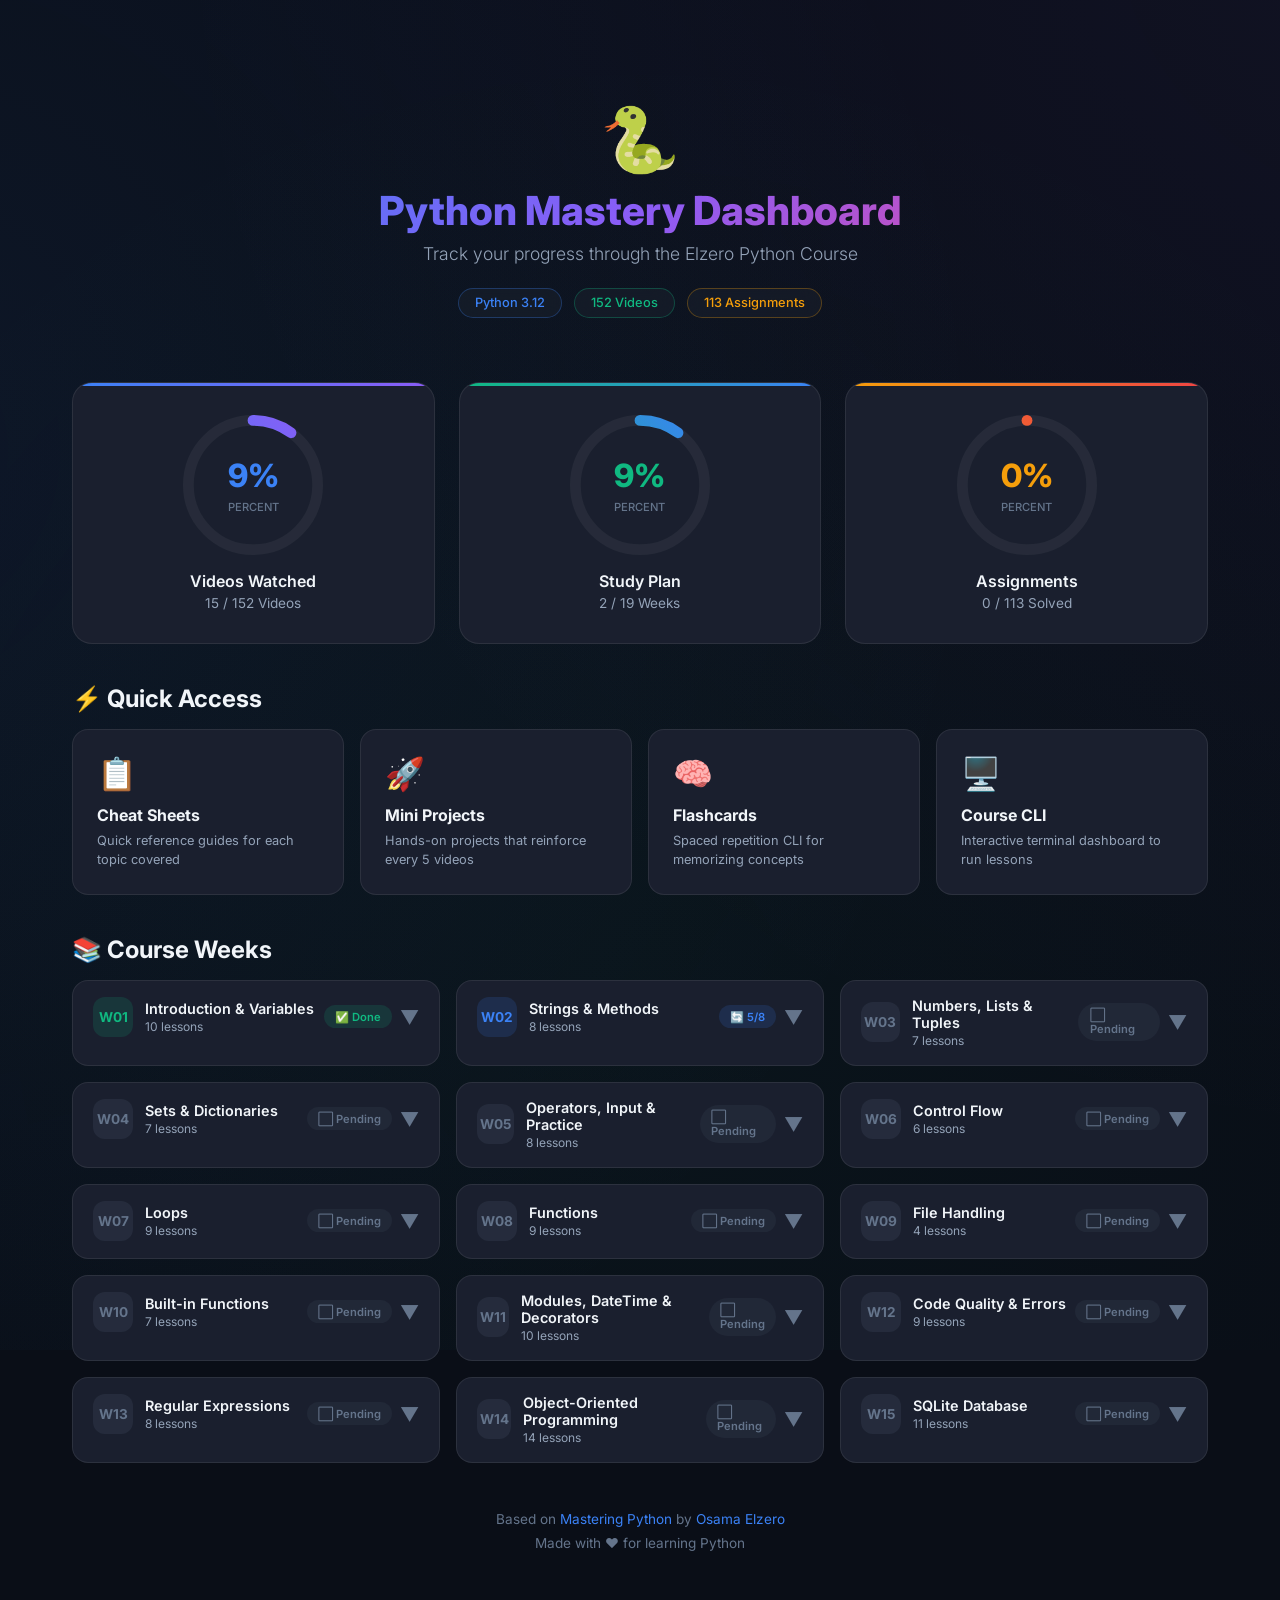
==== dashboard/index.html @ e709cf5d "feat: add cheatsheets, mini projects, web dashboard, flashcards CLI, and MkDocs site" ====
<!DOCTYPE html>
<html lang="en">
<head>
    <meta charset="UTF-8">
    <meta name="viewport" content="width=device-width, initial-scale=1.0">
    <title>Python Course — Progress Dashboard</title>
    <link href="https://fonts.googleapis.com/css2?family=Inter:wght@300;400;500;600;700;800&display=swap" rel="stylesheet">
    <style>
        :root {
            --bg-primary: #0a0e17;
            --bg-secondary: #111827;
            --bg-card: #1a1f2e;
            --bg-card-hover: #222840;
            --accent-blue: #3b82f6;
            --accent-purple: #8b5cf6;
            --accent-green: #10b981;
            --accent-orange: #f59e0b;
            --accent-red: #ef4444;
            --accent-pink: #ec4899;
            --text-primary: #f1f5f9;
            --text-secondary: #94a3b8;
            --text-muted: #64748b;
            --glass-bg: rgba(255, 255, 255, 0.03);
            --glass-border: rgba(255, 255, 255, 0.08);
            --shadow: 0 8px 32px rgba(0, 0, 0, 0.3);
        }

        * { margin: 0; padding: 0; box-sizing: border-box; }

        body {
            font-family: 'Inter', -apple-system, sans-serif;
            background: var(--bg-primary);
            color: var(--text-primary);
            min-height: 100vh;
            overflow-x: hidden;
        }

        /* Animated background */
        body::before {
            content: '';
            position: fixed;
            top: -50%;
            left: -50%;
            width: 200%;
            height: 200%;
            background: radial-gradient(circle at 20% 50%, rgba(59, 130, 246, 0.08) 0%, transparent 50%),
                        radial-gradient(circle at 80% 20%, rgba(139, 92, 246, 0.06) 0%, transparent 50%),
                        radial-gradient(circle at 50% 80%, rgba(16, 185, 129, 0.04) 0%, transparent 50%);
            animation: bgFloat 20s ease-in-out infinite;
            z-index: -1;
        }

        @keyframes bgFloat {
            0%, 100% { transform: translate(0, 0) rotate(0deg); }
            33% { transform: translate(2%, -2%) rotate(1deg); }
            66% { transform: translate(-1%, 1%) rotate(-1deg); }
        }

        .container {
            max-width: 1200px;
            margin: 0 auto;
            padding: 2rem;
        }

        /* Header */
        .header {
            text-align: center;
            padding: 3rem 0 2rem;
            position: relative;
        }

        .header-logo {
            font-size: 4rem;
            margin-bottom: 0.5rem;
            animation: bounce 2s ease-in-out infinite;
        }

        @keyframes bounce {
            0%, 100% { transform: translateY(0); }
            50% { transform: translateY(-10px); }
        }

        .header h1 {
            font-size: 2.5rem;
            font-weight: 800;
            background: linear-gradient(135deg, var(--accent-blue), var(--accent-purple), var(--accent-pink));
            -webkit-background-clip: text;
            background-clip: text;
            -webkit-text-fill-color: transparent;
            margin-bottom: 0.5rem;
        }

        .header p {
            color: var(--text-secondary);
            font-size: 1.1rem;
            font-weight: 300;
        }

        .header-badges {
            display: flex;
            justify-content: center;
            gap: 0.75rem;
            margin-top: 1.5rem;
            flex-wrap: wrap;
        }

        .badge {
            padding: 0.4rem 1rem;
            border-radius: 99px;
            font-size: 0.8rem;
            font-weight: 500;
            border: 1px solid var(--glass-border);
            background: var(--glass-bg);
            backdrop-filter: blur(10px);
            transition: transform 0.2s;
        }

        .badge:hover { transform: scale(1.05); }
        .badge.blue { border-color: rgba(59, 130, 246, 0.3); color: var(--accent-blue); }
        .badge.green { border-color: rgba(16, 185, 129, 0.3); color: var(--accent-green); }
        .badge.orange { border-color: rgba(245, 158, 11, 0.3); color: var(--accent-orange); }

        /* Progress Rings Section */
        .progress-section {
            display: grid;
            grid-template-columns: repeat(auto-fit, minmax(200px, 1fr));
            gap: 1.5rem;
            margin: 2rem 0;
        }

        .progress-card {
            background: var(--bg-card);
            border: 1px solid var(--glass-border);
            border-radius: 20px;
            padding: 2rem 1.5rem;
            text-align: center;
            position: relative;
            overflow: hidden;
            transition: transform 0.3s, box-shadow 0.3s;
        }

        .progress-card:hover {
            transform: translateY(-4px);
            box-shadow: var(--shadow);
        }

        .progress-card::before {
            content: '';
            position: absolute;
            top: 0;
            left: 0;
            right: 0;
            height: 3px;
        }

        .progress-card:nth-child(1)::before { background: linear-gradient(90deg, var(--accent-blue), var(--accent-purple)); }
        .progress-card:nth-child(2)::before { background: linear-gradient(90deg, var(--accent-green), var(--accent-blue)); }
        .progress-card:nth-child(3)::before { background: linear-gradient(90deg, var(--accent-orange), var(--accent-red)); }

        .ring-container {
            position: relative;
            width: 140px;
            height: 140px;
            margin: 0 auto 1rem;
        }

        .ring-container svg {
            transform: rotate(-90deg);
            width: 140px;
            height: 140px;
        }

        .ring-bg {
            fill: none;
            stroke: rgba(255, 255, 255, 0.05);
            stroke-width: 10;
        }

        .ring-progress {
            fill: none;
            stroke-width: 10;
            stroke-linecap: round;
            stroke-dasharray: 377;
            stroke-dashoffset: 377;
            transition: stroke-dashoffset 2s ease-out;
        }

        .ring-progress.blue { stroke: url(#blueGrad); }
        .ring-progress.green { stroke: url(#greenGrad); }
        .ring-progress.orange { stroke: url(#orangeGrad); }

        .ring-label {
            position: absolute;
            top: 50%;
            left: 50%;
            transform: translate(-50%, -50%);
            text-align: center;
        }

        .ring-percent {
            font-size: 2rem;
            font-weight: 800;
            display: block;
        }

        .ring-percent.blue { color: var(--accent-blue); }
        .ring-percent.green { color: var(--accent-green); }
        .ring-percent.orange { color: var(--accent-orange); }

        .ring-sub {
            font-size: 0.7rem;
            color: var(--text-muted);
            font-weight: 500;
        }

        .progress-title {
            font-weight: 600;
            font-size: 1rem;
            margin-bottom: 0.25rem;
        }

        .progress-detail {
            color: var(--text-secondary);
            font-size: 0.85rem;
        }

        /* Weeks Grid */
        .section-title {
            font-size: 1.5rem;
            font-weight: 700;
            margin: 2.5rem 0 1rem;
            display: flex;
            align-items: center;
            gap: 0.5rem;
        }

        .weeks-grid {
            display: grid;
            grid-template-columns: repeat(auto-fill, minmax(340px, 1fr));
            gap: 1rem;
        }

        .week-card {
            background: var(--bg-card);
            border: 1px solid var(--glass-border);
            border-radius: 16px;
            overflow: hidden;
            transition: transform 0.2s, box-shadow 0.2s;
        }

        .week-card:hover {
            transform: translateY(-2px);
            box-shadow: var(--shadow);
        }

        .week-header {
            padding: 1rem 1.25rem;
            display: flex;
            align-items: center;
            justify-content: space-between;
            cursor: pointer;
            user-select: none;
        }

        .week-header:hover { background: var(--bg-card-hover); }

        .week-info {
            display: flex;
            align-items: center;
            gap: 0.75rem;
        }

        .week-num {
            width: 40px;
            height: 40px;
            border-radius: 12px;
            display: flex;
            align-items: center;
            justify-content: center;
            font-weight: 700;
            font-size: 0.85rem;
        }

        .week-num.done { background: rgba(16, 185, 129, 0.15); color: var(--accent-green); }
        .week-num.progress { background: rgba(59, 130, 246, 0.15); color: var(--accent-blue); }
        .week-num.pending { background: rgba(100, 116, 139, 0.15); color: var(--text-muted); }

        .week-title { font-weight: 600; font-size: 0.9rem; }
        .week-subtitle { font-size: 0.75rem; color: var(--text-secondary); margin-top: 2px; }

        .week-status {
            font-size: 0.7rem;
            padding: 0.3rem 0.7rem;
            border-radius: 99px;
            font-weight: 600;
        }

        .week-status.done { background: rgba(16, 185, 129, 0.15); color: var(--accent-green); }
        .week-status.progress { background: rgba(59, 130, 246, 0.15); color: var(--accent-blue); }
        .week-status.pending { background: rgba(100, 116, 139, 0.1); color: var(--text-muted); }

        .week-lessons {
            max-height: 0;
            overflow: hidden;
            transition: max-height 0.4s ease;
            border-top: 1px solid transparent;
        }

        .week-card.open .week-lessons {
            max-height: 800px;
            border-top-color: var(--glass-border);
        }

        .lesson-item {
            display: flex;
            align-items: center;
            gap: 0.75rem;
            padding: 0.6rem 1.25rem;
            font-size: 0.85rem;
            transition: background 0.15s;
        }

        .lesson-item:hover { background: var(--bg-card-hover); }

        .lesson-status {
            width: 20px;
            height: 20px;
            border-radius: 50%;
            display: flex;
            align-items: center;
            justify-content: center;
            font-size: 0.65rem;
            flex-shrink: 0;
        }

        .lesson-status.done { background: rgba(16, 185, 129, 0.2); color: var(--accent-green); }
        .lesson-status.pending { background: rgba(100, 116, 139, 0.1); border: 1.5px solid var(--text-muted); }

        .lesson-name { color: var(--text-secondary); }
        .lesson-name.done { color: var(--text-primary); }
        .lesson-num { color: var(--text-muted); font-weight: 600; min-width: 28px; }

        .chevron {
            transition: transform 0.3s;
            color: var(--text-muted);
            font-size: 1.2rem;
        }

        .week-card.open .chevron { transform: rotate(180deg); }

        /* Features Section */
        .features-grid {
            display: grid;
            grid-template-columns: repeat(auto-fit, minmax(250px, 1fr));
            gap: 1rem;
            margin: 1rem 0 2rem;
        }

        .feature-card {
            background: var(--bg-card);
            border: 1px solid var(--glass-border);
            border-radius: 16px;
            padding: 1.5rem;
            transition: transform 0.2s, box-shadow 0.2s;
            text-decoration: none;
            color: inherit;
            display: block;
        }

        .feature-card:hover {
            transform: translateY(-3px);
            box-shadow: var(--shadow);
        }

        .feature-icon {
            font-size: 2rem;
            margin-bottom: 0.75rem;
        }

        .feature-card h3 {
            font-size: 1rem;
            margin-bottom: 0.4rem;
        }

        .feature-card p {
            font-size: 0.8rem;
            color: var(--text-secondary);
            line-height: 1.5;
        }

        /* Footer */
        .footer {
            text-align: center;
            padding: 3rem 0 2rem;
            color: var(--text-muted);
            font-size: 0.85rem;
        }

        .footer a {
            color: var(--accent-blue);
            text-decoration: none;
        }

        .footer a:hover { text-decoration: underline; }

        /* Responsive */
        @media (max-width: 640px) {
            .container { padding: 1rem; }
            .header h1 { font-size: 1.8rem; }
            .progress-section { grid-template-columns: 1fr; }
            .weeks-grid { grid-template-columns: 1fr; }
        }
    </style>
</head>
<body>
    <!-- SVG Gradients -->
    <svg width="0" height="0">
        <defs>
            <linearGradient id="blueGrad" x1="0%" y1="0%" x2="100%" y2="100%">
                <stop offset="0%" style="stop-color:#3b82f6"/>
                <stop offset="100%" style="stop-color:#8b5cf6"/>
            </linearGradient>
            <linearGradient id="greenGrad" x1="0%" y1="0%" x2="100%" y2="100%">
                <stop offset="0%" style="stop-color:#10b981"/>
                <stop offset="100%" style="stop-color:#3b82f6"/>
            </linearGradient>
            <linearGradient id="orangeGrad" x1="0%" y1="0%" x2="100%" y2="100%">
                <stop offset="0%" style="stop-color:#f59e0b"/>
                <stop offset="100%" style="stop-color:#ef4444"/>
            </linearGradient>
        </defs>
    </svg>

    <div class="container">
        <!-- Header -->
        <header class="header">
            <div class="header-logo">🐍</div>
            <h1>Python Mastery Dashboard</h1>
            <p>Track your progress through the Elzero Python Course</p>
            <div class="header-badges">
                <span class="badge blue">Python 3.12</span>
                <span class="badge green">152 Videos</span>
                <span class="badge orange">113 Assignments</span>
            </div>
        </header>

        <!-- Progress Rings -->
        <section class="progress-section">
            <div class="progress-card">
                <div class="ring-container">
                    <svg viewBox="0 0 130 130">
                        <circle class="ring-bg" cx="65" cy="65" r="60"/>
                        <circle class="ring-progress blue" cx="65" cy="65" r="60" data-percent="10"/>
                    </svg>
                    <div class="ring-label">
                        <span class="ring-percent blue" data-target="10">0</span>
                        <span class="ring-sub">PERCENT</span>
                    </div>
                </div>
                <div class="progress-title">Videos Watched</div>
                <div class="progress-detail">15 / 152 Videos</div>
            </div>

            <div class="progress-card">
                <div class="ring-container">
                    <svg viewBox="0 0 130 130">
                        <circle class="ring-bg" cx="65" cy="65" r="60"/>
                        <circle class="ring-progress green" cx="65" cy="65" r="60" data-percent="10"/>
                    </svg>
                    <div class="ring-label">
                        <span class="ring-percent green" data-target="10">0</span>
                        <span class="ring-sub">PERCENT</span>
                    </div>
                </div>
                <div class="progress-title">Study Plan</div>
                <div class="progress-detail">2 / 19 Weeks</div>
            </div>

            <div class="progress-card">
                <div class="ring-container">
                    <svg viewBox="0 0 130 130">
                        <circle class="ring-bg" cx="65" cy="65" r="60"/>
                        <circle class="ring-progress orange" cx="65" cy="65" r="60" data-percent="0"/>
                    </svg>
                    <div class="ring-label">
                        <span class="ring-percent orange" data-target="0">0</span>
                        <span class="ring-sub">PERCENT</span>
                    </div>
                </div>
                <div class="progress-title">Assignments</div>
                <div class="progress-detail">0 / 113 Solved</div>
            </div>
        </section>

        <!-- Quick Links -->
        <h2 class="section-title">⚡ Quick Access</h2>
        <div class="features-grid">
            <a class="feature-card" href="../cheatsheets/01_fundamentals.md">
                <div class="feature-icon">📋</div>
                <h3>Cheat Sheets</h3>
                <p>Quick reference guides for each topic covered</p>
            </a>
            <a class="feature-card" href="../projects/">
                <div class="feature-icon">🚀</div>
                <h3>Mini Projects</h3>
                <p>Hands-on projects that reinforce every 5 videos</p>
            </a>
            <a class="feature-card" href="../flashcards/flashcards.py">
                <div class="feature-icon">🧠</div>
                <h3>Flashcards</h3>
                <p>Spaced repetition CLI for memorizing concepts</p>
            </a>
            <a class="feature-card" href="../course_runner.py">
                <div class="feature-icon">🖥️</div>
                <h3>Course CLI</h3>
                <p>Interactive terminal dashboard to run lessons</p>
            </a>
        </div>

        <!-- Weeks -->
        <h2 class="section-title">📚 Course Weeks</h2>
        <div class="weeks-grid" id="weeksGrid"></div>

        <!-- Footer -->
        <footer class="footer">
            <p>Based on <a href="https://elzero.org/study/mastering-python-study-plan/" target="_blank">Mastering Python</a> by <a href="https://www.youtube.com/user/OsamaElzero" target="_blank">Osama Elzero</a></p>
            <p style="margin-top: 0.5rem;">Made with ❤️ for learning Python</p>
        </footer>
    </div>

    <script>
    // ===== COURSE DATA =====
    const weeks = [
        { num: "01", title: "Introduction & Variables", status: "done", lessons: [
            { num: "001", name: "Introduction & What Is Python?", done: true },
            { num: "002", name: "What I Need?", done: true },
            { num: "003", name: "Syntax & Your First App", done: true },
            { num: "004", name: "Comments", done: true },
            { num: "005", name: "Dealing With Data In Python", done: true },
            { num: "006", name: "Some Data Types Overview", done: true },
            { num: "007", name: "Variables - Part 01", done: true },
            { num: "008", name: "Variables - Part 02", done: true },
            { num: "009", name: "Escape Sequences Characters", done: true },
            { num: "010", name: "Concatenation & Training", done: true },
        ]},
        { num: "02", title: "Strings & Methods", status: "progress", lessons: [
            { num: "011", name: "String", done: true },
            { num: "012", name: "String - Indexing & Slicing", done: true },
            { num: "013", name: "String - Methods - Part 01", done: true },
            { num: "014", name: "String - Methods - Part 02", done: true },
            { num: "015", name: "String - Methods - Part 03", done: true },
            { num: "016", name: "String - Methods - Part 04", done: false },
            { num: "017", name: "String - Formatting - Old Way", done: false },
            { num: "018", name: "String - Formatting - New Way", done: false },
        ]},
        { num: "03", title: "Numbers, Lists & Tuples", status: "pending", lessons: [
            { num: "019", name: "Numbers", done: false },
            { num: "020", name: "Arithmetic Operators", done: false },
            { num: "021", name: "List", done: false },
            { num: "022", name: "List - Methods - Part 01", done: false },
            { num: "023", name: "List - Methods - Part 02", done: false },
            { num: "024", name: "Tuple - Methods - Part 01", done: false },
            { num: "025", name: "Tuple - Methods - Part 02", done: false },
        ]},
        { num: "04", title: "Sets & Dictionaries", status: "pending", lessons: [
            { num: "026", name: "Set", done: false }, { num: "027", name: "Set - Methods Part 01", done: false },
            { num: "028", name: "Set - Methods Part 02", done: false }, { num: "029", name: "Set - Methods Part 03", done: false },
            { num: "030", name: "Dictionary", done: false }, { num: "031", name: "Dictionary - Methods Part 01", done: false },
            { num: "032", name: "Dictionary - Methods Part 02", done: false },
        ]},
        { num: "05", title: "Operators, Input & Practice", status: "pending", lessons: [
            { num: "033", name: "Boolean", done: false }, { num: "034", name: "Boolean Operators", done: false },
            { num: "035", name: "Assignment Operators", done: false }, { num: "036", name: "Comparison Operators", done: false },
            { num: "037", name: "Type Conversion", done: false }, { num: "038", name: "User Input", done: false },
            { num: "039", name: "Email Slice - Practical", done: false }, { num: "040", name: "Your Age In Full Details", done: false },
        ]},
        { num: "06", title: "Control Flow", status: "pending", lessons: [
            { num: "041", name: "If & Elif & Else", done: false }, { num: "042", name: "Nested If & Training", done: false },
            { num: "043", name: "Ternary Conditional", done: false }, { num: "044", name: "Calculate Age Advanced", done: false },
            { num: "045", name: "Membership Operators", done: false }, { num: "046", name: "Membership Control", done: false },
        ]},
        { num: "07", title: "Loops", status: "pending", lessons: [
            { num: "047", name: "While - Else", done: false }, { num: "048", name: "While - Printing Friends", done: false },
            { num: "049", name: "While - Bookmarks Manager", done: false }, { num: "050", name: "While - Password Checker", done: false },
            { num: "051", name: "For - Else", done: false }, { num: "052", name: "For - Training", done: false },
            { num: "053", name: "For - Nested Loop", done: false }, { num: "054", name: "Break & Continue & Pass", done: false },
            { num: "055", name: "Advanced Dictionary", done: false },
        ]},
        { num: "08", title: "Functions", status: "pending", lessons: [
            { num: "056", name: "Function - Return", done: false }, { num: "057", name: "Parameters & Arguments", done: false },
            { num: "058", name: "Packing & Unpacking Args", done: false }, { num: "059", name: "Default Parameters", done: false },
            { num: "060", name: "Packing Keyword Args", done: false }, { num: "061", name: "Packing Training", done: false },
            { num: "062", name: "Scope", done: false }, { num: "063", name: "Recursion", done: false },
            { num: "064", name: "Lambda", done: false },
        ]},
        { num: "09", title: "File Handling", status: "pending", lessons: [
            { num: "065", name: "File Handling - Intro", done: false }, { num: "066", name: "Read File", done: false },
            { num: "067", name: "Write & Append", done: false }, { num: "068", name: "Important Information", done: false },
        ]},
        { num: "10", title: "Built-in Functions", status: "pending", lessons: [
            { num: "069", name: "Built-In Functions 01", done: false }, { num: "070", name: "Built-In Functions 02", done: false },
            { num: "071", name: "Built-In Functions 03", done: false }, { num: "072", name: "Map", done: false },
            { num: "073", name: "Filter", done: false }, { num: "074", name: "Reduce", done: false },
            { num: "075", name: "Built-In Functions 07", done: false },
        ]},
        { num: "11", title: "Modules, DateTime & Decorators", status: "pending", lessons: [
            { num: "076", name: "Modules - Intro", done: false }, { num: "077", name: "Create Your Module", done: false },
            { num: "078", name: "External Packages", done: false }, { num: "079", name: "Date & Time Intro", done: false },
            { num: "080", name: "Formatting Date", done: false }, { num: "081", name: "Iterable vs Iterator", done: false },
            { num: "082", name: "Generators", done: false }, { num: "083", name: "Decorators Intro", done: false },
            { num: "084", name: "Decorators - Params", done: false }, { num: "085", name: "Decorators - Speed Test", done: false },
        ]},
        { num: "12", title: "Code Quality & Errors", status: "pending", lessons: [
            { num: "086", name: "Zip Practical", done: false }, { num: "087", name: "Pillow", done: false },
            { num: "088", name: "Docstrings", done: false }, { num: "089", name: "Pylint", done: false },
            { num: "090", name: "Exceptions Raising", done: false }, { num: "091", name: "Try Except Else Finally", done: false },
            { num: "092", name: "Advanced Exceptions", done: false }, { num: "093", name: "Debugging", done: false },
            { num: "094", name: "Type Hinting", done: false },
        ]},
        { num: "13", title: "Regular Expressions", status: "pending", lessons: [
            { num: "095", name: "Regex - Intro", done: false }, { num: "096", name: "Quantifiers", done: false },
            { num: "097", name: "Character Classes", done: false }, { num: "098", name: "Assertions & Email", done: false },
            { num: "099", name: "Logical Or & Escaping", done: false }, { num: "100", name: "re Search & FindAll", done: false },
            { num: "101", name: "re Split & Sub", done: false }, { num: "102", name: "Groups & Flags", done: false },
        ]},
        { num: "14", title: "Object-Oriented Programming", status: "pending", lessons: [
            { num: "103", name: "OOP Intro", done: false }, { num: "104", name: "Class Syntax", done: false },
            { num: "105", name: "Instance Attrs 01", done: false }, { num: "106", name: "Instance Attrs 02", done: false },
            { num: "107", name: "Class Attributes", done: false }, { num: "108", name: "Class & Static Methods", done: false },
            { num: "109", name: "Magic Methods", done: false }, { num: "110", name: "Inheritance", done: false },
            { num: "111", name: "Multiple Inheritance", done: false }, { num: "112", name: "Polymorphism", done: false },
            { num: "113", name: "Encapsulation", done: false }, { num: "114", name: "Getters & Setters", done: false },
            { num: "115", name: "@Property Decorator", done: false }, { num: "116", name: "Abstract Base Class", done: false },
        ]},
        { num: "15", title: "SQLite Database", status: "pending", lessons: [
            { num: "117", name: "Database Intro", done: false }, { num: "118", name: "Create DB & Connect", done: false },
            { num: "119", name: "Insert Data", done: false }, { num: "120", name: "Retrieve Data", done: false },
            { num: "121", name: "Training On Everything", done: false }, { num: "122", name: "Update & Delete", done: false },
            { num: "123", name: "Skills App 01", done: false }, { num: "124", name: "Skills App 02", done: false },
            { num: "125", name: "Skills App 03", done: false }, { num: "126", name: "Skills App 04", done: false },
            { num: "127", name: "Important Info", done: false },
        ]},
    ];

    // ===== RENDER WEEKS =====
    const grid = document.getElementById('weeksGrid');

    weeks.forEach(week => {
        const doneCount = week.lessons.filter(l => l.done).length;
        const totalCount = week.lessons.length;
        const statusLabel = week.status === 'done' ? '✅ Done' : week.status === 'progress' ? `🔄 ${doneCount}/${totalCount}` : '⬜ Pending';

        const card = document.createElement('div');
        card.className = 'week-card';
        card.innerHTML = `
            <div class="week-header" onclick="this.parentElement.classList.toggle('open')">
                <div class="week-info">
                    <div class="week-num ${week.status}">W${week.num}</div>
                    <div>
                        <div class="week-title">${week.title}</div>
                        <div class="week-subtitle">${totalCount} lessons</div>
                    </div>
                </div>
                <div style="display:flex;align-items:center;gap:0.5rem">
                    <span class="week-status ${week.status}">${statusLabel}</span>
                    <span class="chevron">▼</span>
                </div>
            </div>
            <div class="week-lessons">
                ${week.lessons.map(l => `
                    <div class="lesson-item">
                        <div class="lesson-status ${l.done ? 'done' : 'pending'}">${l.done ? '✓' : ''}</div>
                        <span class="lesson-num">${l.num}</span>
                        <span class="lesson-name ${l.done ? 'done' : ''}">${l.name}</span>
                    </div>
                `).join('')}
            </div>
        `;
        grid.appendChild(card);
    });

    // ===== ANIMATE PROGRESS RINGS =====
    setTimeout(() => {
        document.querySelectorAll('.ring-progress').forEach(ring => {
            const percent = parseInt(ring.dataset.percent);
            const circumference = 2 * Math.PI * 60; // r=60
            const offset = circumference - (percent / 100) * circumference;
            ring.style.strokeDashoffset = offset;
        });

        document.querySelectorAll('.ring-percent').forEach(el => {
            const target = parseInt(el.dataset.target);
            let current = 0;
            const duration = 1500;
            const step = target / (duration / 16);
            const timer = setInterval(() => {
                current += step;
                if (current >= target) { current = target; clearInterval(timer); }
                el.textContent = Math.round(current) + '%';
            }, 16);
        });
    }, 300);
    </script>
</body>
</html>
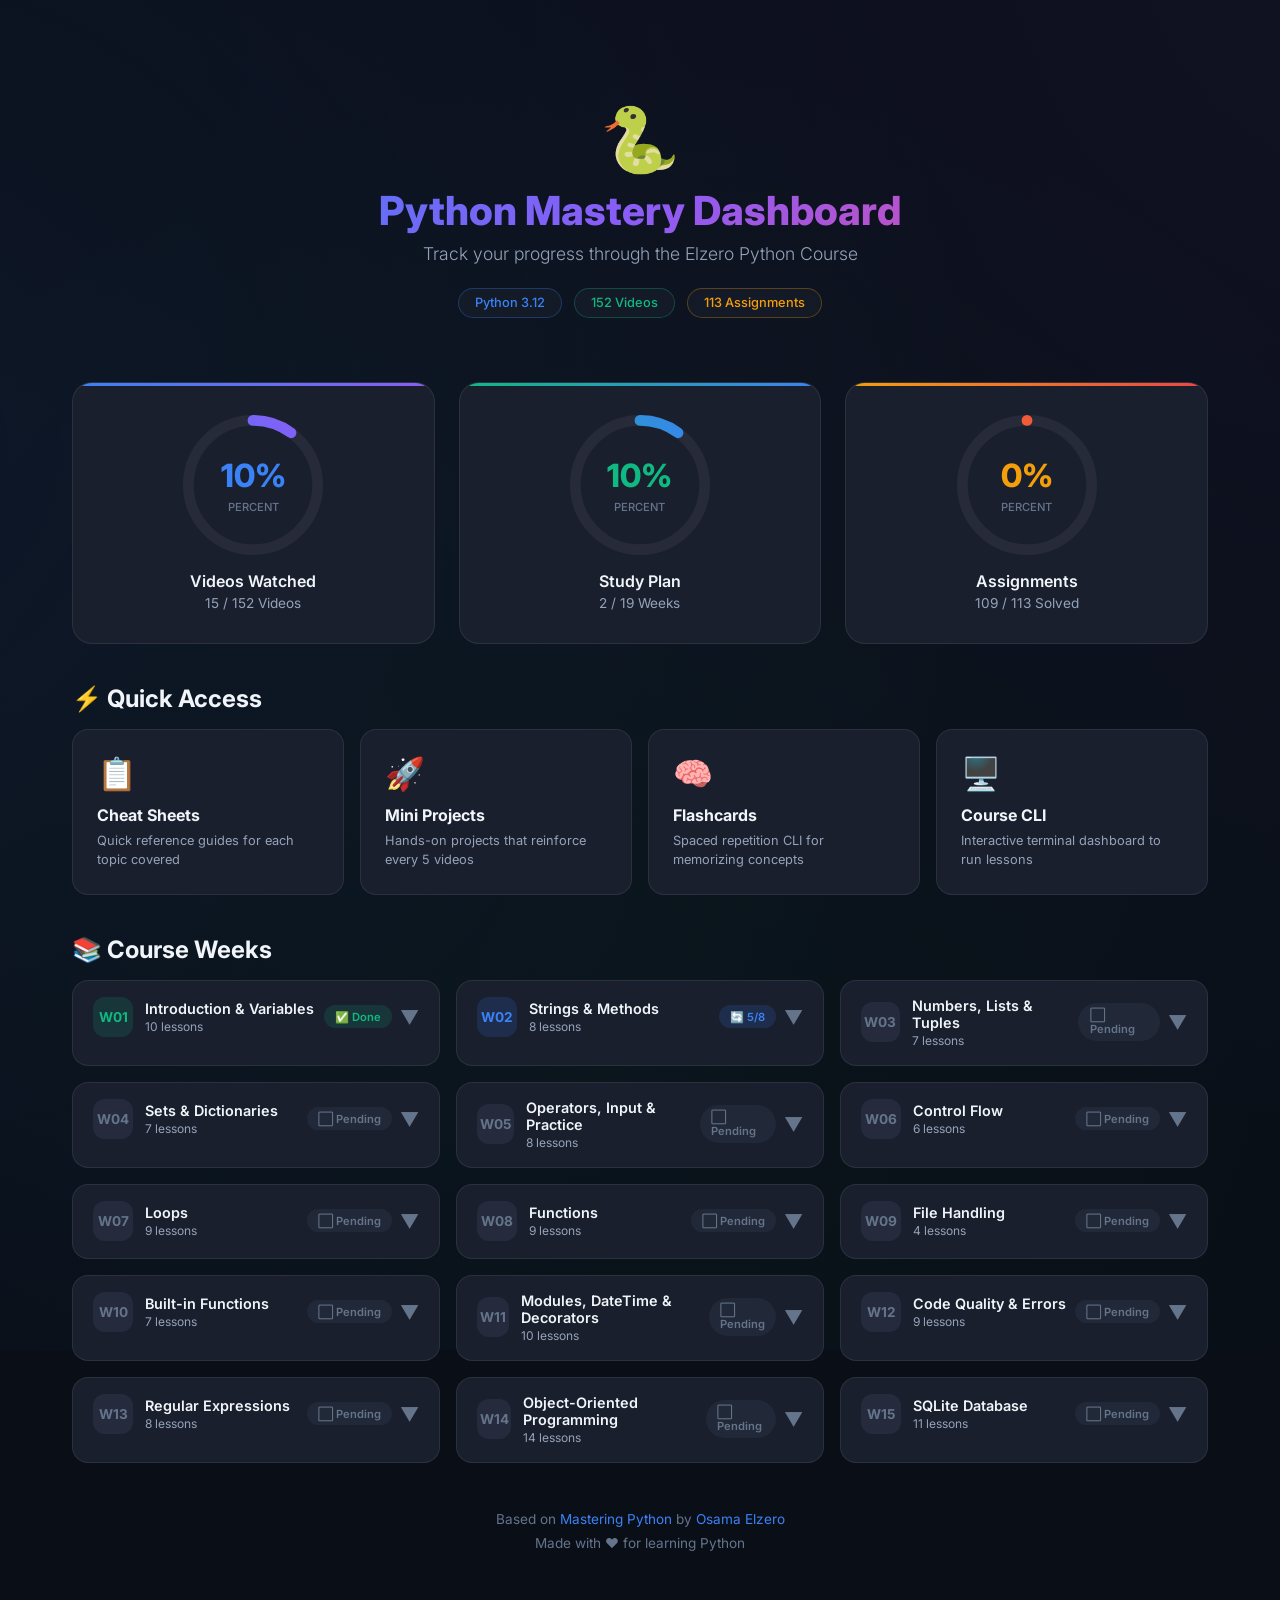
==== commit 623eb9d5: "feat: add update_progress auto-sync tool, UTF-8 & EOF robustness to mini-projects and course runner" ====
--- a/dashboard/index.html
+++ b/dashboard/index.html
@@ -488,7 +488,7 @@
                     </div>
                 </div>
                 <div class="progress-title">Assignments</div>
-                <div class="progress-detail">0 / 113 Solved</div>
+                <div class="progress-detail">109 / 113 Solved</div>
             </div>
         </section>
 
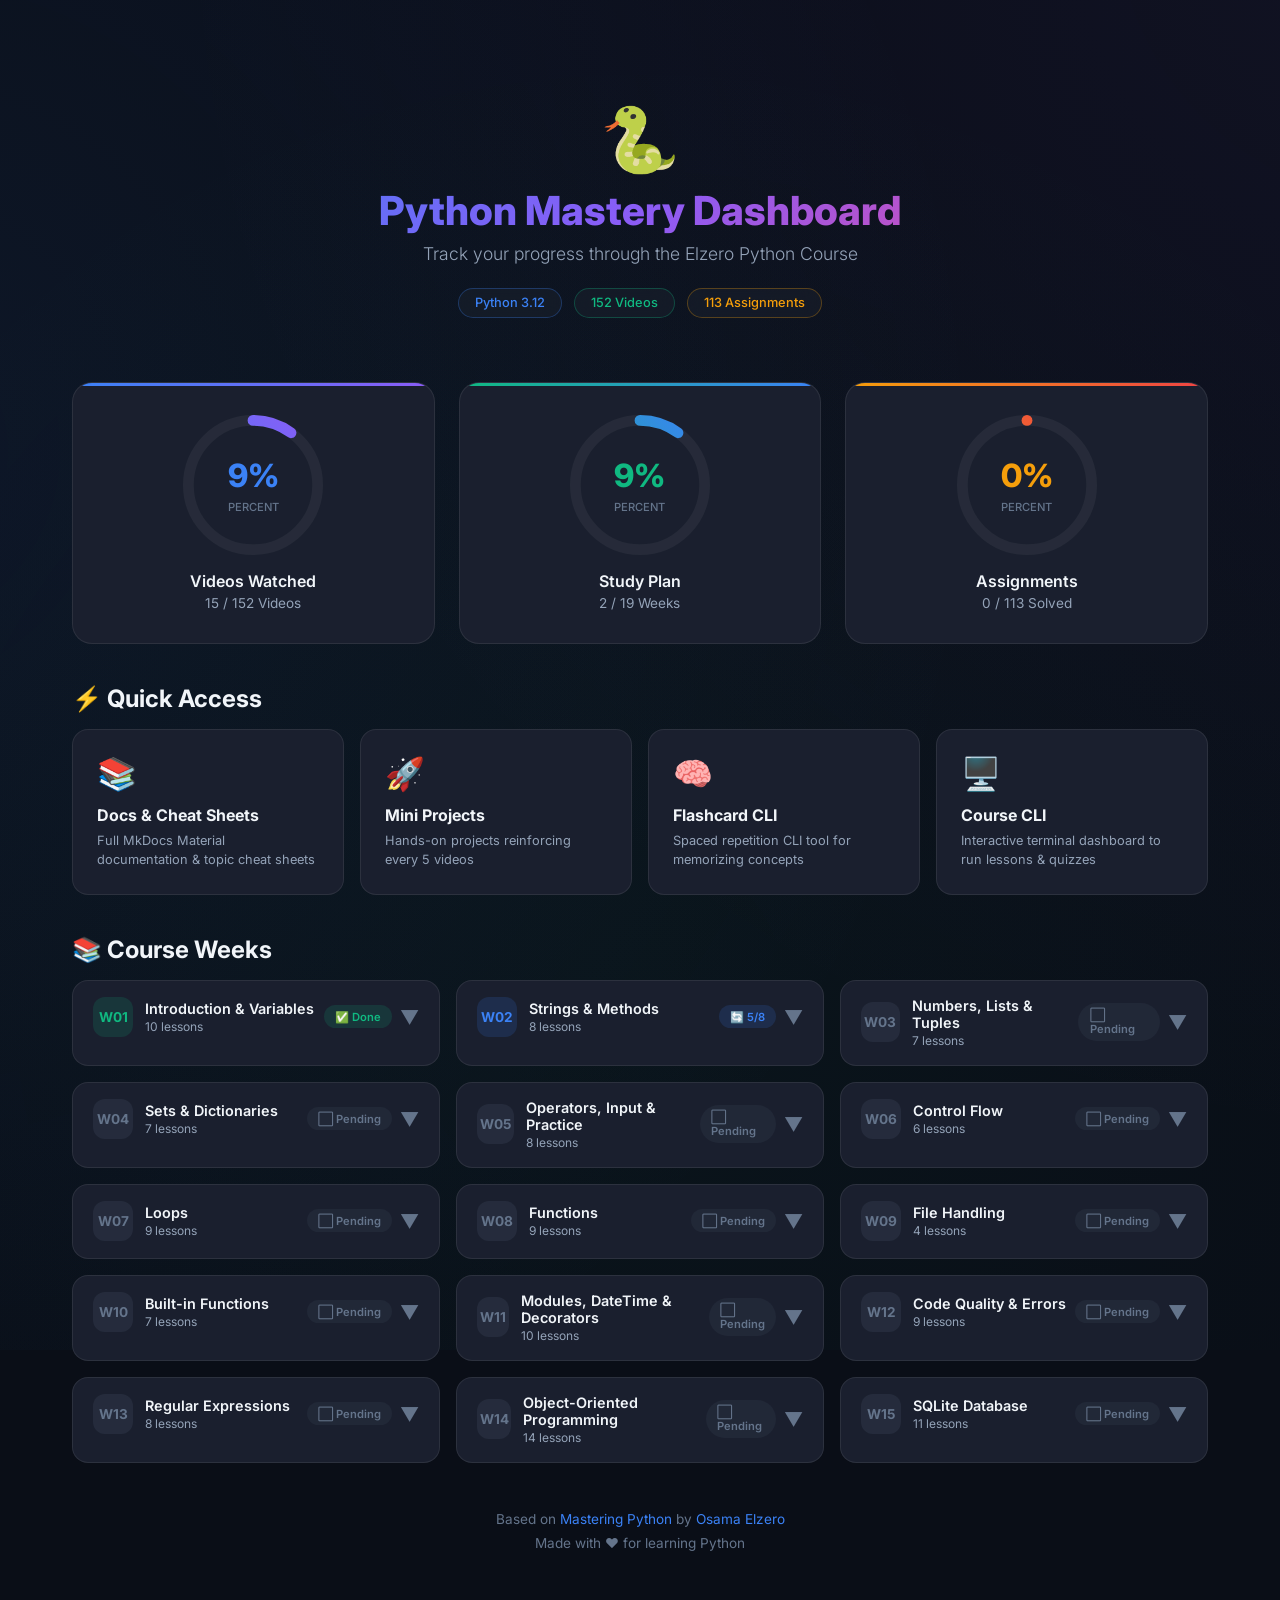
==== commit f2616515: "feat: add server.py live web app launcher for Web Dashboard & MkDocs Material site" ====
--- a/dashboard/index.html
+++ b/dashboard/index.html
@@ -488,34 +488,41 @@
                     </div>
                 </div>
                 <div class="progress-title">Assignments</div>
-                <div class="progress-detail">109 / 113 Solved</div>
+                <div class="progress-detail">0 / 113 Solved</div>
             </div>
         </section>
 
         <!-- Quick Links -->
         <h2 class="section-title">⚡ Quick Access</h2>
         <div class="features-grid">
-            <a class="feature-card" href="../cheatsheets/01_fundamentals.md">
-                <div class="feature-icon">📋</div>
-                <h3>Cheat Sheets</h3>
-                <p>Quick reference guides for each topic covered</p>
+            <a class="feature-card" href="../docs/cheatsheets/01_fundamentals/" id="linkDocs">
+                <div class="feature-icon">📚</div>
+                <h3>Docs & Cheat Sheets</h3>
+                <p>Full MkDocs Material documentation & topic cheat sheets</p>
             </a>
             <a class="feature-card" href="../projects/">
                 <div class="feature-icon">🚀</div>
                 <h3>Mini Projects</h3>
-                <p>Hands-on projects that reinforce every 5 videos</p>
+                <p>Hands-on projects reinforcing every 5 videos</p>
             </a>
-            <a class="feature-card" href="../flashcards/flashcards.py">
+            <a class="feature-card" href="javascript:void(0)" onclick="alert('Run `python flashcards/flashcards.py` in your terminal to start flashcards!')">
                 <div class="feature-icon">🧠</div>
-                <h3>Flashcards</h3>
-                <p>Spaced repetition CLI for memorizing concepts</p>
+                <h3>Flashcard CLI</h3>
+                <p>Spaced repetition CLI tool for memorizing concepts</p>
             </a>
-            <a class="feature-card" href="../course_runner.py">
+            <a class="feature-card" href="javascript:void(0)" onclick="alert('Run `python course_runner.py` in your terminal to open CLI runner!')">
                 <div class="feature-icon">🖥️</div>
                 <h3>Course CLI</h3>
-                <p>Interactive terminal dashboard to run lessons</p>
+                <p>Interactive terminal dashboard to run lessons & quizzes</p>
             </a>
         </div>
+        <script>
+            // Adapt docs link if served over HTTP
+            if (window.location.protocol.startsWith('http')) {
+                const docsLink = document.getElementById('linkDocs');
+                if (docsLink) docsLink.href = '/docs/';
+            }
+        </script>
 
         <!-- Weeks -->
         <h2 class="section-title">📚 Course Weeks</h2>
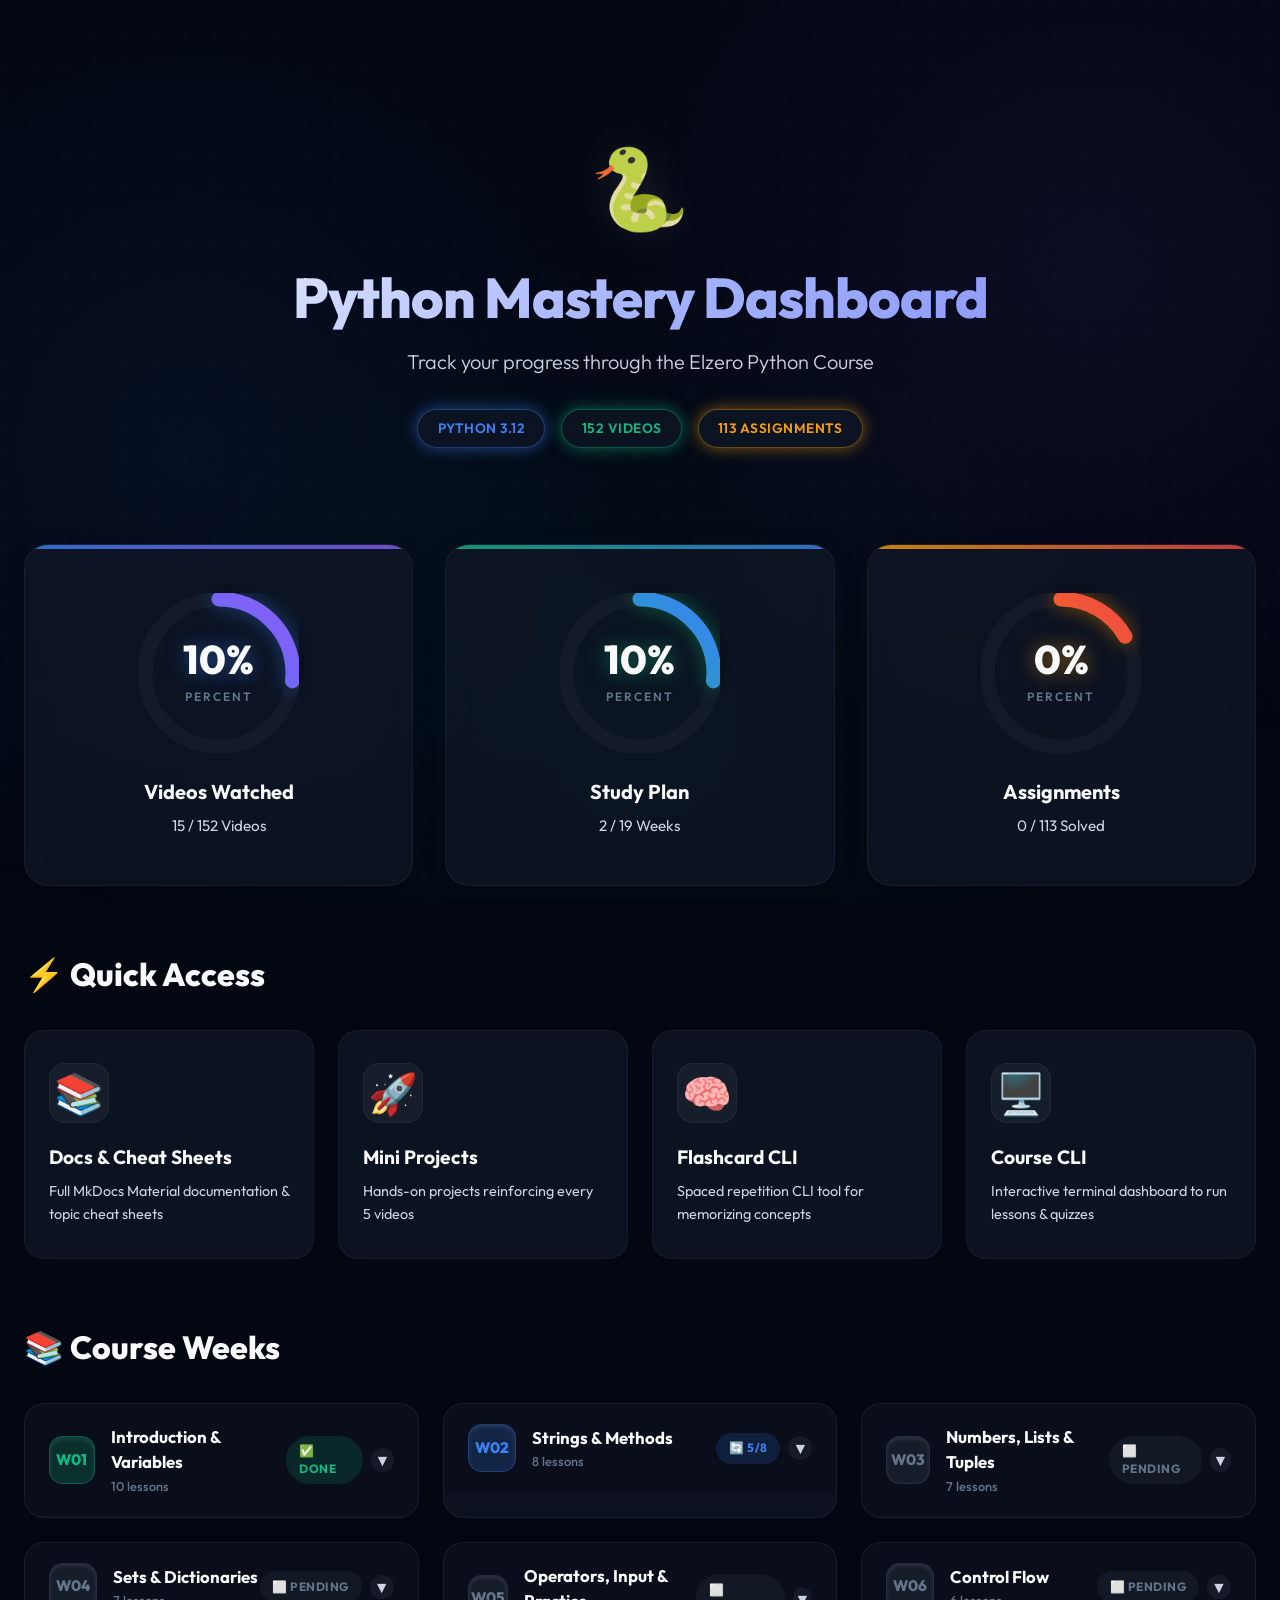
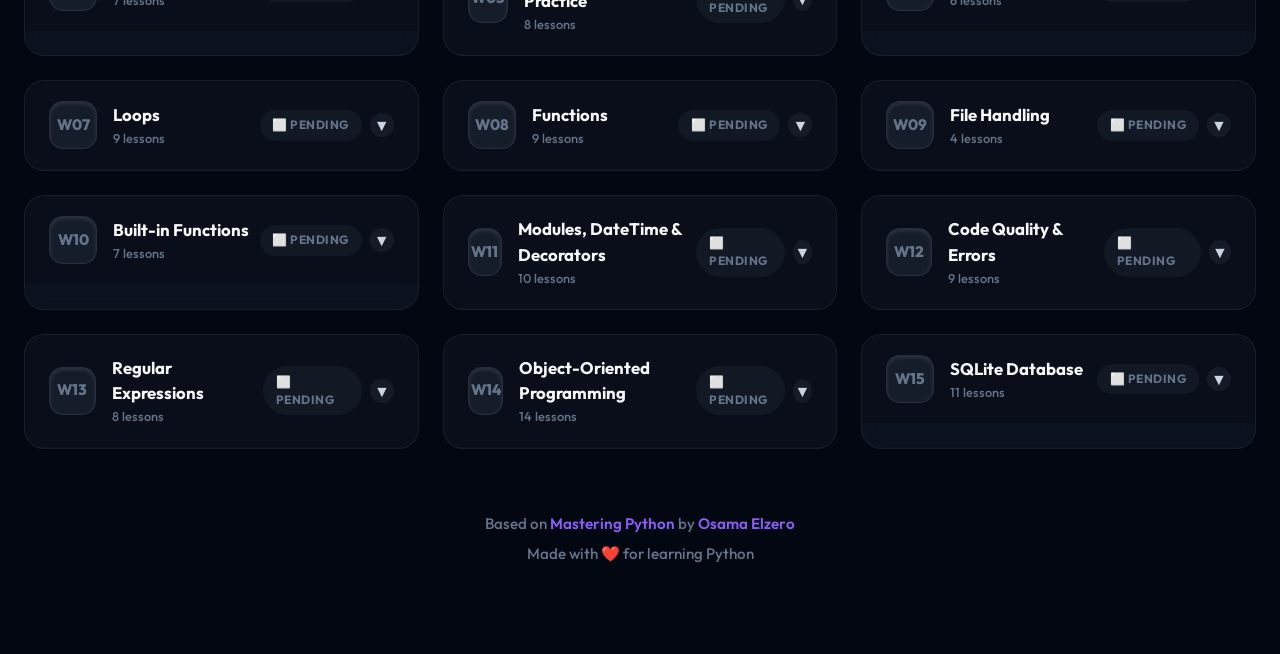
==== commit 47ae1cc1: "feat: implement Python course progress dashboard with auto-sync workflow" ====
--- a/dashboard/index.html
+++ b/dashboard/index.html
@@ -4,415 +4,11 @@
     <meta charset="UTF-8">
     <meta name="viewport" content="width=device-width, initial-scale=1.0">
     <title>Python Course — Progress Dashboard</title>
-    <link href="https://fonts.googleapis.com/css2?family=Inter:wght@300;400;500;600;700;800&display=swap" rel="stylesheet">
-    <style>
-        :root {
-            --bg-primary: #0a0e17;
-            --bg-secondary: #111827;
-            --bg-card: #1a1f2e;
-            --bg-card-hover: #222840;
-            --accent-blue: #3b82f6;
-            --accent-purple: #8b5cf6;
-            --accent-green: #10b981;
-            --accent-orange: #f59e0b;
-            --accent-red: #ef4444;
-            --accent-pink: #ec4899;
-            --text-primary: #f1f5f9;
-            --text-secondary: #94a3b8;
-            --text-muted: #64748b;
-            --glass-bg: rgba(255, 255, 255, 0.03);
-            --glass-border: rgba(255, 255, 255, 0.08);
-            --shadow: 0 8px 32px rgba(0, 0, 0, 0.3);
-        }
-
-        * { margin: 0; padding: 0; box-sizing: border-box; }
-
-        body {
-            font-family: 'Inter', -apple-system, sans-serif;
-            background: var(--bg-primary);
-            color: var(--text-primary);
-            min-height: 100vh;
-            overflow-x: hidden;
-        }
-
-        /* Animated background */
-        body::before {
-            content: '';
-            position: fixed;
-            top: -50%;
-            left: -50%;
-            width: 200%;
-            height: 200%;
-            background: radial-gradient(circle at 20% 50%, rgba(59, 130, 246, 0.08) 0%, transparent 50%),
-                        radial-gradient(circle at 80% 20%, rgba(139, 92, 246, 0.06) 0%, transparent 50%),
-                        radial-gradient(circle at 50% 80%, rgba(16, 185, 129, 0.04) 0%, transparent 50%);
-            animation: bgFloat 20s ease-in-out infinite;
-            z-index: -1;
-        }
-
-        @keyframes bgFloat {
-            0%, 100% { transform: translate(0, 0) rotate(0deg); }
-            33% { transform: translate(2%, -2%) rotate(1deg); }
-            66% { transform: translate(-1%, 1%) rotate(-1deg); }
-        }
-
-        .container {
-            max-width: 1200px;
-            margin: 0 auto;
-            padding: 2rem;
-        }
-
-        /* Header */
-        .header {
-            text-align: center;
-            padding: 3rem 0 2rem;
-            position: relative;
-        }
-
-        .header-logo {
-            font-size: 4rem;
-            margin-bottom: 0.5rem;
-            animation: bounce 2s ease-in-out infinite;
-        }
-
-        @keyframes bounce {
-            0%, 100% { transform: translateY(0); }
-            50% { transform: translateY(-10px); }
-        }
-
-        .header h1 {
-            font-size: 2.5rem;
-            font-weight: 800;
-            background: linear-gradient(135deg, var(--accent-blue), var(--accent-purple), var(--accent-pink));
-            -webkit-background-clip: text;
-            background-clip: text;
-            -webkit-text-fill-color: transparent;
-            margin-bottom: 0.5rem;
-        }
-
-        .header p {
-            color: var(--text-secondary);
-            font-size: 1.1rem;
-            font-weight: 300;
-        }
-
-        .header-badges {
-            display: flex;
-            justify-content: center;
-            gap: 0.75rem;
-            margin-top: 1.5rem;
-            flex-wrap: wrap;
-        }
-
-        .badge {
-            padding: 0.4rem 1rem;
-            border-radius: 99px;
-            font-size: 0.8rem;
-            font-weight: 500;
-            border: 1px solid var(--glass-border);
-            background: var(--glass-bg);
-            backdrop-filter: blur(10px);
-            transition: transform 0.2s;
-        }
-
-        .badge:hover { transform: scale(1.05); }
-        .badge.blue { border-color: rgba(59, 130, 246, 0.3); color: var(--accent-blue); }
-        .badge.green { border-color: rgba(16, 185, 129, 0.3); color: var(--accent-green); }
-        .badge.orange { border-color: rgba(245, 158, 11, 0.3); color: var(--accent-orange); }
-
-        /* Progress Rings Section */
-        .progress-section {
-            display: grid;
-            grid-template-columns: repeat(auto-fit, minmax(200px, 1fr));
-            gap: 1.5rem;
-            margin: 2rem 0;
-        }
-
-        .progress-card {
-            background: var(--bg-card);
-            border: 1px solid var(--glass-border);
-            border-radius: 20px;
-            padding: 2rem 1.5rem;
-            text-align: center;
-            position: relative;
-            overflow: hidden;
-            transition: transform 0.3s, box-shadow 0.3s;
-        }
-
-        .progress-card:hover {
-            transform: translateY(-4px);
-            box-shadow: var(--shadow);
-        }
-
-        .progress-card::before {
-            content: '';
-            position: absolute;
-            top: 0;
-            left: 0;
-            right: 0;
-            height: 3px;
-        }
-
-        .progress-card:nth-child(1)::before { background: linear-gradient(90deg, var(--accent-blue), var(--accent-purple)); }
-        .progress-card:nth-child(2)::before { background: linear-gradient(90deg, var(--accent-green), var(--accent-blue)); }
-        .progress-card:nth-child(3)::before { background: linear-gradient(90deg, var(--accent-orange), var(--accent-red)); }
-
-        .ring-container {
-            position: relative;
-            width: 140px;
-            height: 140px;
-            margin: 0 auto 1rem;
-        }
-
-        .ring-container svg {
-            transform: rotate(-90deg);
-            width: 140px;
-            height: 140px;
-        }
-
-        .ring-bg {
-            fill: none;
-            stroke: rgba(255, 255, 255, 0.05);
-            stroke-width: 10;
-        }
-
-        .ring-progress {
-            fill: none;
-            stroke-width: 10;
-            stroke-linecap: round;
-            stroke-dasharray: 377;
-            stroke-dashoffset: 377;
-            transition: stroke-dashoffset 2s ease-out;
-        }
-
-        .ring-progress.blue { stroke: url(#blueGrad); }
-        .ring-progress.green { stroke: url(#greenGrad); }
-        .ring-progress.orange { stroke: url(#orangeGrad); }
-
-        .ring-label {
-            position: absolute;
-            top: 50%;
-            left: 50%;
-            transform: translate(-50%, -50%);
-            text-align: center;
-        }
-
-        .ring-percent {
-            font-size: 2rem;
-            font-weight: 800;
-            display: block;
-        }
-
-        .ring-percent.blue { color: var(--accent-blue); }
-        .ring-percent.green { color: var(--accent-green); }
-        .ring-percent.orange { color: var(--accent-orange); }
-
-        .ring-sub {
-            font-size: 0.7rem;
-            color: var(--text-muted);
-            font-weight: 500;
-        }
-
-        .progress-title {
-            font-weight: 600;
-            font-size: 1rem;
-            margin-bottom: 0.25rem;
-        }
-
-        .progress-detail {
-            color: var(--text-secondary);
-            font-size: 0.85rem;
-        }
-
-        /* Weeks Grid */
-        .section-title {
-            font-size: 1.5rem;
-            font-weight: 700;
-            margin: 2.5rem 0 1rem;
-            display: flex;
-            align-items: center;
-            gap: 0.5rem;
-        }
-
-        .weeks-grid {
-            display: grid;
-            grid-template-columns: repeat(auto-fill, minmax(340px, 1fr));
-            gap: 1rem;
-        }
-
-        .week-card {
-            background: var(--bg-card);
-            border: 1px solid var(--glass-border);
-            border-radius: 16px;
-            overflow: hidden;
-            transition: transform 0.2s, box-shadow 0.2s;
-        }
-
-        .week-card:hover {
-            transform: translateY(-2px);
-            box-shadow: var(--shadow);
-        }
-
-        .week-header {
-            padding: 1rem 1.25rem;
-            display: flex;
-            align-items: center;
-            justify-content: space-between;
-            cursor: pointer;
-            user-select: none;
-        }
-
-        .week-header:hover { background: var(--bg-card-hover); }
-
-        .week-info {
-            display: flex;
-            align-items: center;
-            gap: 0.75rem;
-        }
-
-        .week-num {
-            width: 40px;
-            height: 40px;
-            border-radius: 12px;
-            display: flex;
-            align-items: center;
-            justify-content: center;
-            font-weight: 700;
-            font-size: 0.85rem;
-        }
-
-        .week-num.done { background: rgba(16, 185, 129, 0.15); color: var(--accent-green); }
-        .week-num.progress { background: rgba(59, 130, 246, 0.15); color: var(--accent-blue); }
-        .week-num.pending { background: rgba(100, 116, 139, 0.15); color: var(--text-muted); }
-
-        .week-title { font-weight: 600; font-size: 0.9rem; }
-        .week-subtitle { font-size: 0.75rem; color: var(--text-secondary); margin-top: 2px; }
-
-        .week-status {
-            font-size: 0.7rem;
-            padding: 0.3rem 0.7rem;
-            border-radius: 99px;
-            font-weight: 600;
-        }
-
-        .week-status.done { background: rgba(16, 185, 129, 0.15); color: var(--accent-green); }
-        .week-status.progress { background: rgba(59, 130, 246, 0.15); color: var(--accent-blue); }
-        .week-status.pending { background: rgba(100, 116, 139, 0.1); color: var(--text-muted); }
-
-        .week-lessons {
-            max-height: 0;
-            overflow: hidden;
-            transition: max-height 0.4s ease;
-            border-top: 1px solid transparent;
-        }
-
-        .week-card.open .week-lessons {
-            max-height: 800px;
-            border-top-color: var(--glass-border);
-        }
-
-        .lesson-item {
-            display: flex;
-            align-items: center;
-            gap: 0.75rem;
-            padding: 0.6rem 1.25rem;
-            font-size: 0.85rem;
-            transition: background 0.15s;
-        }
-
-        .lesson-item:hover { background: var(--bg-card-hover); }
-
-        .lesson-status {
-            width: 20px;
-            height: 20px;
-            border-radius: 50%;
-            display: flex;
-            align-items: center;
-            justify-content: center;
-            font-size: 0.65rem;
-            flex-shrink: 0;
-        }
-
-        .lesson-status.done { background: rgba(16, 185, 129, 0.2); color: var(--accent-green); }
-        .lesson-status.pending { background: rgba(100, 116, 139, 0.1); border: 1.5px solid var(--text-muted); }
-
-        .lesson-name { color: var(--text-secondary); }
-        .lesson-name.done { color: var(--text-primary); }
-        .lesson-num { color: var(--text-muted); font-weight: 600; min-width: 28px; }
-
-        .chevron {
-            transition: transform 0.3s;
-            color: var(--text-muted);
-            font-size: 1.2rem;
-        }
-
-        .week-card.open .chevron { transform: rotate(180deg); }
-
-        /* Features Section */
-        .features-grid {
-            display: grid;
-            grid-template-columns: repeat(auto-fit, minmax(250px, 1fr));
-            gap: 1rem;
-            margin: 1rem 0 2rem;
-        }
-
-        .feature-card {
-            background: var(--bg-card);
-            border: 1px solid var(--glass-border);
-            border-radius: 16px;
-            padding: 1.5rem;
-            transition: transform 0.2s, box-shadow 0.2s;
-            text-decoration: none;
-            color: inherit;
-            display: block;
-        }
-
-        .feature-card:hover {
-            transform: translateY(-3px);
-            box-shadow: var(--shadow);
-        }
-
-        .feature-icon {
-            font-size: 2rem;
-            margin-bottom: 0.75rem;
-        }
-
-        .feature-card h3 {
-            font-size: 1rem;
-            margin-bottom: 0.4rem;
-        }
-
-        .feature-card p {
-            font-size: 0.8rem;
-            color: var(--text-secondary);
-            line-height: 1.5;
-        }
-
-        /* Footer */
-        .footer {
-            text-align: center;
-            padding: 3rem 0 2rem;
-            color: var(--text-muted);
-            font-size: 0.85rem;
-        }
-
-        .footer a {
-            color: var(--accent-blue);
-            text-decoration: none;
-        }
-
-        .footer a:hover { text-decoration: underline; }
-
-        /* Responsive */
-        @media (max-width: 640px) {
-            .container { padding: 1rem; }
-            .header h1 { font-size: 1.8rem; }
-            .progress-section { grid-template-columns: 1fr; }
-            .weeks-grid { grid-template-columns: 1fr; }
-        }
-    </style>
+    <link href="https://fonts.googleapis.com/css2?family=Outfit:wght@300;400;500;600;700;800&display=swap" rel="stylesheet">
+    <link rel="stylesheet" href="index.css">
 </head>
 <body>
+    <div class="bg-mesh"></div>
     <!-- SVG Gradients -->
     <svg width="0" height="0">
         <defs>
--- a/dashboard/index.css
+++ b/dashboard/index.css
@@ -0,0 +1,541 @@
+@import url('https://fonts.googleapis.com/css2?family=Outfit:wght@300;400;500;600;700;800&display=swap');
+
+:root {
+    --bg-base: #030712; /* Very dark blue, almost black */
+    --bg-surface: rgba(17, 24, 39, 0.7); /* Glassmorphism base */
+    --bg-surface-hover: rgba(31, 41, 55, 0.8);
+    
+    --accent-blue: #3b82f6;
+    --accent-blue-glow: rgba(59, 130, 246, 0.5);
+    
+    --accent-purple: #8b5cf6;
+    --accent-purple-glow: rgba(139, 92, 246, 0.5);
+    
+    --accent-green: #10b981;
+    --accent-green-glow: rgba(16, 185, 129, 0.5);
+    
+    --accent-orange: #f59e0b;
+    --accent-orange-glow: rgba(245, 158, 11, 0.5);
+    
+    --accent-red: #ef4444;
+    --accent-pink: #ec4899;
+    
+    --text-primary: #f8fafc;
+    --text-secondary: #cbd5e1;
+    --text-muted: #64748b;
+    
+    --glass-border: rgba(255, 255, 255, 0.05);
+    --glass-border-strong: rgba(255, 255, 255, 0.1);
+    
+    --shadow-soft: 0 4px 24px -1px rgba(0, 0, 0, 0.2);
+    --shadow-glow: 0 0 40px -10px var(--accent-purple-glow);
+    
+    --transition-snappy: 0.3s cubic-bezier(0.4, 0, 0.2, 1);
+    --transition-smooth: 0.5s cubic-bezier(0.22, 1, 0.36, 1);
+}
+
+* { 
+    margin: 0; 
+    padding: 0; 
+    box-sizing: border-box; 
+}
+
+body {
+    font-family: 'Outfit', sans-serif;
+    background: var(--bg-base);
+    color: var(--text-primary);
+    min-height: 100vh;
+    overflow-x: hidden;
+    position: relative;
+    line-height: 1.5;
+}
+
+/* Stunning Animated Background */
+.bg-mesh {
+    position: fixed;
+    top: 0;
+    left: 0;
+    width: 100vw;
+    height: 100vh;
+    z-index: -1;
+    overflow: hidden;
+    background: radial-gradient(circle at 15% 50%, rgba(59, 130, 246, 0.08) 0%, transparent 40%),
+                radial-gradient(circle at 85% 30%, rgba(139, 92, 246, 0.08) 0%, transparent 40%),
+                radial-gradient(circle at 50% 80%, rgba(16, 185, 129, 0.05) 0%, transparent 50%);
+    animation: pulseBg 15s ease-in-out infinite alternate;
+}
+
+.bg-mesh::after {
+    content: '';
+    position: absolute;
+    inset: 0;
+    background-image: url("data:image/svg+xml,%3Csvg width='60' height='60' viewBox='0 0 60 60' xmlns='http://www.w3.org/2000/svg'%3E%3Cg fill='none' fill-rule='evenodd'%3E%3Cg fill='%23ffffff' fill-opacity='0.02'%3E%3Cpath d='M36 34v-4h-2v4h-4v2h4v4h2v-4h4v-2h-4zm0-30V0h-2v4h-4v2h4v4h2V6h4V4h-4zM6 34v-4H4v4H0v2h4v4h2v-4h4v-2H6zM6 4V0H4v4H0v2h4v4h2V6h4V4H6z'/%3E%3C/g%3E%3C/g%3E%3C/svg%3E");
+    opacity: 0.5;
+}
+
+@keyframes pulseBg {
+    0% { transform: scale(1); }
+    100% { transform: scale(1.05); }
+}
+
+.container {
+    max-width: 1280px;
+    margin: 0 auto;
+    padding: 2.5rem 1.5rem;
+    position: relative;
+}
+
+/* ----- HEADER ----- */
+.header {
+    text-align: center;
+    padding: 4rem 0 3rem;
+    position: relative;
+}
+
+.header-logo {
+    font-size: 5rem;
+    margin-bottom: 1rem;
+    display: inline-block;
+    filter: drop-shadow(0 0 20px rgba(255,255,255,0.1));
+    animation: floatLogo 4s ease-in-out infinite;
+}
+
+@keyframes floatLogo {
+    0%, 100% { transform: translateY(0) rotate(0); }
+    50% { transform: translateY(-15px) rotate(5deg); }
+}
+
+.header h1 {
+    font-size: 3.5rem;
+    font-weight: 800;
+    letter-spacing: -1px;
+    background: linear-gradient(135deg, #fff, #a5b4fc, #818cf8);
+    -webkit-background-clip: text;
+    background-clip: text;
+    -webkit-text-fill-color: transparent;
+    margin-bottom: 1rem;
+    line-height: 1.2;
+}
+
+.header p {
+    color: var(--text-secondary);
+    font-size: 1.25rem;
+    font-weight: 300;
+    max-width: 600px;
+    margin: 0 auto;
+}
+
+.header-badges {
+    display: flex;
+    justify-content: center;
+    gap: 1rem;
+    margin-top: 2rem;
+    flex-wrap: wrap;
+}
+
+.badge {
+    padding: 0.5rem 1.2rem;
+    border-radius: 99px;
+    font-size: 0.85rem;
+    font-weight: 600;
+    letter-spacing: 0.5px;
+    text-transform: uppercase;
+    border: 1px solid var(--glass-border-strong);
+    background: var(--bg-surface);
+    backdrop-filter: blur(12px);
+    -webkit-backdrop-filter: blur(12px);
+    transition: var(--transition-snappy);
+    box-shadow: 0 4px 6px -1px rgba(0,0,0,0.1);
+}
+
+.badge:hover { 
+    transform: translateY(-3px) scale(1.02);
+}
+
+.badge.blue { border-color: rgba(59, 130, 246, 0.4); color: var(--accent-blue); box-shadow: 0 0 15px var(--accent-blue-glow); }
+.badge.green { border-color: rgba(16, 185, 129, 0.4); color: var(--accent-green); box-shadow: 0 0 15px var(--accent-green-glow); }
+.badge.orange { border-color: rgba(245, 158, 11, 0.4); color: var(--accent-orange); box-shadow: 0 0 15px var(--accent-orange-glow); }
+
+/* ----- PROGRESS RINGS ----- */
+.progress-section {
+    display: grid;
+    grid-template-columns: repeat(auto-fit, minmax(280px, 1fr));
+    gap: 2rem;
+    margin: 3rem 0;
+}
+
+.progress-card {
+    background: var(--bg-surface);
+    backdrop-filter: blur(16px);
+    -webkit-backdrop-filter: blur(16px);
+    border: 1px solid var(--glass-border);
+    border-radius: 24px;
+    padding: 3rem 2rem;
+    text-align: center;
+    position: relative;
+    overflow: hidden;
+    transition: var(--transition-smooth);
+    box-shadow: var(--shadow-soft);
+}
+
+.progress-card:hover {
+    transform: translateY(-8px);
+    border-color: var(--glass-border-strong);
+    background: var(--bg-surface-hover);
+}
+
+/* Glowing top borders */
+.progress-card::before {
+    content: '';
+    position: absolute;
+    top: 0;
+    left: 0;
+    right: 0;
+    height: 4px;
+    opacity: 0.8;
+    transition: var(--transition-smooth);
+}
+
+.progress-card:nth-child(1)::before { background: linear-gradient(90deg, var(--accent-blue), var(--accent-purple)); }
+.progress-card:nth-child(2)::before { background: linear-gradient(90deg, var(--accent-green), var(--accent-blue)); }
+.progress-card:nth-child(3)::before { background: linear-gradient(90deg, var(--accent-orange), var(--accent-red)); }
+
+.progress-card:nth-child(1):hover { box-shadow: 0 10px 40px -10px var(--accent-purple-glow); }
+.progress-card:nth-child(2):hover { box-shadow: 0 10px 40px -10px var(--accent-green-glow); }
+.progress-card:nth-child(3):hover { box-shadow: 0 10px 40px -10px var(--accent-orange-glow); }
+
+
+.ring-container {
+    position: relative;
+    width: 160px;
+    height: 160px;
+    margin: 0 auto 1.5rem;
+}
+
+.ring-container svg {
+    transform: rotate(-90deg);
+    width: 160px;
+    height: 160px;
+    filter: drop-shadow(0 0 10px rgba(0,0,0,0.5));
+}
+
+.ring-bg {
+    fill: none;
+    stroke: rgba(255, 255, 255, 0.03);
+    stroke-width: 12;
+}
+
+.ring-progress {
+    fill: none;
+    stroke-width: 12;
+    stroke-linecap: round;
+    stroke-dasharray: 440; /* 2 * PI * r (r=70) = 439.8 */
+    stroke-dashoffset: 440;
+    transition: stroke-dashoffset 2.5s cubic-bezier(0.22, 1, 0.36, 1);
+}
+
+.ring-progress.blue { stroke: url(#blueGrad); filter: drop-shadow(0 0 8px var(--accent-blue-glow)); }
+.ring-progress.green { stroke: url(#greenGrad); filter: drop-shadow(0 0 8px var(--accent-green-glow)); }
+.ring-progress.orange { stroke: url(#orangeGrad); filter: drop-shadow(0 0 8px var(--accent-orange-glow)); }
+
+.ring-label {
+    position: absolute;
+    top: 50%;
+    left: 50%;
+    transform: translate(-50%, -50%);
+    text-align: center;
+}
+
+.ring-percent {
+    font-size: 2.5rem;
+    font-weight: 800;
+    display: block;
+    line-height: 1;
+    margin-bottom: 4px;
+}
+
+.ring-percent.blue { color: var(--text-primary); text-shadow: 0 0 20px var(--accent-blue-glow); }
+.ring-percent.green { color: var(--text-primary); text-shadow: 0 0 20px var(--accent-green-glow); }
+.ring-percent.orange { color: var(--text-primary); text-shadow: 0 0 20px var(--accent-orange-glow); }
+
+.ring-sub {
+    font-size: 0.75rem;
+    color: var(--text-muted);
+    font-weight: 600;
+    letter-spacing: 2px;
+}
+
+.progress-title {
+    font-weight: 700;
+    font-size: 1.25rem;
+    margin-bottom: 0.5rem;
+    color: var(--text-primary);
+}
+
+.progress-detail {
+    color: var(--text-secondary);
+    font-size: 0.95rem;
+    font-weight: 400;
+}
+
+
+/* ----- SECTION TITLES ----- */
+.section-title {
+    font-size: 2rem;
+    font-weight: 800;
+    margin: 4rem 0 2rem;
+    display: flex;
+    align-items: center;
+    gap: 1rem;
+    color: var(--text-primary);
+}
+
+.section-title span {
+    background: var(--bg-surface);
+    padding: 0.5rem;
+    border-radius: 12px;
+    border: 1px solid var(--glass-border);
+}
+
+
+/* ----- FEATURES (QUICK ACCESS) ----- */
+.features-grid {
+    display: grid;
+    grid-template-columns: repeat(auto-fit, minmax(280px, 1fr));
+    gap: 1.5rem;
+    margin-bottom: 3rem;
+}
+
+.feature-card {
+    background: var(--bg-surface);
+    backdrop-filter: blur(12px);
+    -webkit-backdrop-filter: blur(12px);
+    border: 1px solid var(--glass-border);
+    border-radius: 20px;
+    padding: 2rem 1.5rem;
+    transition: var(--transition-smooth);
+    text-decoration: none;
+    color: inherit;
+    display: flex;
+    flex-direction: column;
+    align-items: flex-start;
+    position: relative;
+    overflow: hidden;
+}
+
+.feature-card::after {
+    content: '';
+    position: absolute;
+    top: 0; left: 0; right: 0; bottom: 0;
+    background: radial-gradient(circle at top right, rgba(255,255,255,0.05), transparent 60%);
+    opacity: 0;
+    transition: opacity var(--transition-smooth);
+}
+
+.feature-card:hover {
+    transform: translateY(-5px);
+    border-color: var(--glass-border-strong);
+    background: var(--bg-surface-hover);
+    box-shadow: 0 10px 30px -10px rgba(0,0,0,0.5);
+}
+
+.feature-card:hover::after { opacity: 1; }
+
+.feature-icon {
+    font-size: 2.5rem;
+    margin-bottom: 1.25rem;
+    background: rgba(255,255,255,0.05);
+    width: 60px; height: 60px;
+    display: flex; align-items: center; justify-content: center;
+    border-radius: 16px;
+    border: 1px solid var(--glass-border);
+    transition: var(--transition-snappy);
+}
+
+.feature-card:hover .feature-icon {
+    transform: scale(1.1) rotate(5deg);
+    background: rgba(255,255,255,0.1);
+}
+
+.feature-card h3 {
+    font-size: 1.2rem;
+    font-weight: 700;
+    margin-bottom: 0.5rem;
+    color: var(--text-primary);
+}
+
+.feature-card p {
+    font-size: 0.9rem;
+    color: var(--text-secondary);
+    line-height: 1.6;
+}
+
+
+/* ----- WEEKS GRID ----- */
+.weeks-grid {
+    display: grid;
+    grid-template-columns: repeat(auto-fill, minmax(360px, 1fr));
+    gap: 1.5rem;
+}
+
+.week-card {
+    background: var(--bg-surface);
+    border: 1px solid var(--glass-border);
+    border-radius: 20px;
+    overflow: hidden;
+    transition: var(--transition-smooth);
+    backdrop-filter: blur(12px);
+    -webkit-backdrop-filter: blur(12px);
+}
+
+.week-card:hover {
+    box-shadow: 0 8px 30px rgba(0,0,0,0.2);
+    border-color: rgba(255,255,255,0.08);
+}
+
+.week-header {
+    padding: 1.25rem 1.5rem;
+    display: flex;
+    align-items: center;
+    justify-content: space-between;
+    cursor: pointer;
+    user-select: none;
+    background: rgba(0,0,0,0.2);
+    transition: var(--transition-snappy);
+}
+
+.week-header:hover { background: rgba(0,0,0,0.4); }
+
+.week-info {
+    display: flex;
+    align-items: center;
+    gap: 1rem;
+}
+
+.week-num {
+    width: 48px;
+    height: 48px;
+    border-radius: 14px;
+    display: flex;
+    align-items: center;
+    justify-content: center;
+    font-weight: 800;
+    font-size: 0.95rem;
+    box-shadow: inset 0 2px 4px rgba(255,255,255,0.1);
+}
+
+.week-num.done { background: rgba(16, 185, 129, 0.2); color: var(--accent-green); border: 1px solid rgba(16, 185, 129, 0.3); }
+.week-num.progress { background: rgba(59, 130, 246, 0.2); color: var(--accent-blue); border: 1px solid rgba(59, 130, 246, 0.3); }
+.week-num.pending { background: rgba(100, 116, 139, 0.15); color: var(--text-muted); border: 1px solid rgba(100, 116, 139, 0.2); }
+
+.week-title { font-weight: 700; font-size: 1.05rem; margin-bottom: 2px; }
+.week-subtitle { font-size: 0.8rem; color: var(--text-muted); font-weight: 500; }
+
+.week-status {
+    font-size: 0.75rem;
+    padding: 0.4rem 0.8rem;
+    border-radius: 99px;
+    font-weight: 700;
+    text-transform: uppercase;
+    letter-spacing: 0.5px;
+}
+
+.week-status.done { background: rgba(16, 185, 129, 0.15); color: var(--accent-green); }
+.week-status.progress { background: rgba(59, 130, 246, 0.15); color: var(--accent-blue); }
+.week-status.pending { background: rgba(100, 116, 139, 0.1); color: var(--text-muted); }
+
+.week-lessons {
+    max-height: 0;
+    overflow: hidden;
+    transition: max-height 0.5s cubic-bezier(0.22, 1, 0.36, 1), padding 0.3s ease;
+    border-top: 1px solid transparent;
+}
+
+.week-card.open .week-lessons {
+    max-height: 1000px;
+    border-top-color: var(--glass-border);
+    padding: 0.5rem 0;
+}
+
+.lesson-item {
+    display: flex;
+    align-items: center;
+    gap: 1rem;
+    padding: 0.8rem 1.5rem;
+    font-size: 0.9rem;
+    font-weight: 500;
+    transition: var(--transition-snappy);
+    border-left: 3px solid transparent;
+}
+
+.lesson-item:hover { 
+    background: rgba(255,255,255,0.03); 
+    border-left-color: var(--glass-border-strong);
+}
+
+.lesson-status {
+    width: 24px;
+    height: 24px;
+    border-radius: 50%;
+    display: flex;
+    align-items: center;
+    justify-content: center;
+    font-size: 0.75rem;
+    flex-shrink: 0;
+    transition: var(--transition-snappy);
+}
+
+.lesson-item:hover .lesson-status.pending {
+    border-color: var(--text-secondary);
+}
+
+.lesson-status.done { background: var(--accent-green); color: #000; box-shadow: 0 0 10px var(--accent-green-glow); }
+.lesson-status.pending { background: transparent; border: 2px solid var(--glass-border-strong); color: transparent; }
+
+.lesson-name { color: var(--text-secondary); }
+.lesson-name.done { color: var(--text-primary); font-weight: 600; }
+.lesson-num { color: var(--text-muted); font-weight: 700; min-width: 32px; font-variant-numeric: tabular-nums; }
+
+.chevron {
+    transition: transform 0.4s cubic-bezier(0.22, 1, 0.36, 1);
+    color: var(--text-secondary);
+    font-size: 1rem;
+    display: flex; align-items: center; justify-content: center;
+    width: 24px; height: 24px;
+    background: rgba(255,255,255,0.05);
+    border-radius: 50%;
+}
+
+.week-card.open .chevron { transform: rotate(180deg); background: rgba(255,255,255,0.1); }
+
+
+/* ----- FOOTER ----- */
+.footer {
+    text-align: center;
+    padding: 4rem 0 3rem;
+    color: var(--text-muted);
+    font-size: 0.95rem;
+    font-weight: 500;
+}
+
+.footer a {
+    color: var(--accent-purple);
+    text-decoration: none;
+    font-weight: 600;
+    transition: var(--transition-snappy);
+}
+
+.footer a:hover { 
+    color: #a78bfa;
+    text-shadow: 0 0 10px var(--accent-purple-glow);
+}
+
+/* ----- RESPONSIVE ----- */
+@media (max-width: 768px) {
+    .header h1 { font-size: 2.5rem; }
+    .header-logo { font-size: 4rem; }
+    .progress-section { grid-template-columns: 1fr; }
+    .weeks-grid { grid-template-columns: 1fr; }
+    .section-title { font-size: 1.6rem; }
+    .container { padding: 1.5rem 1rem; }
+}
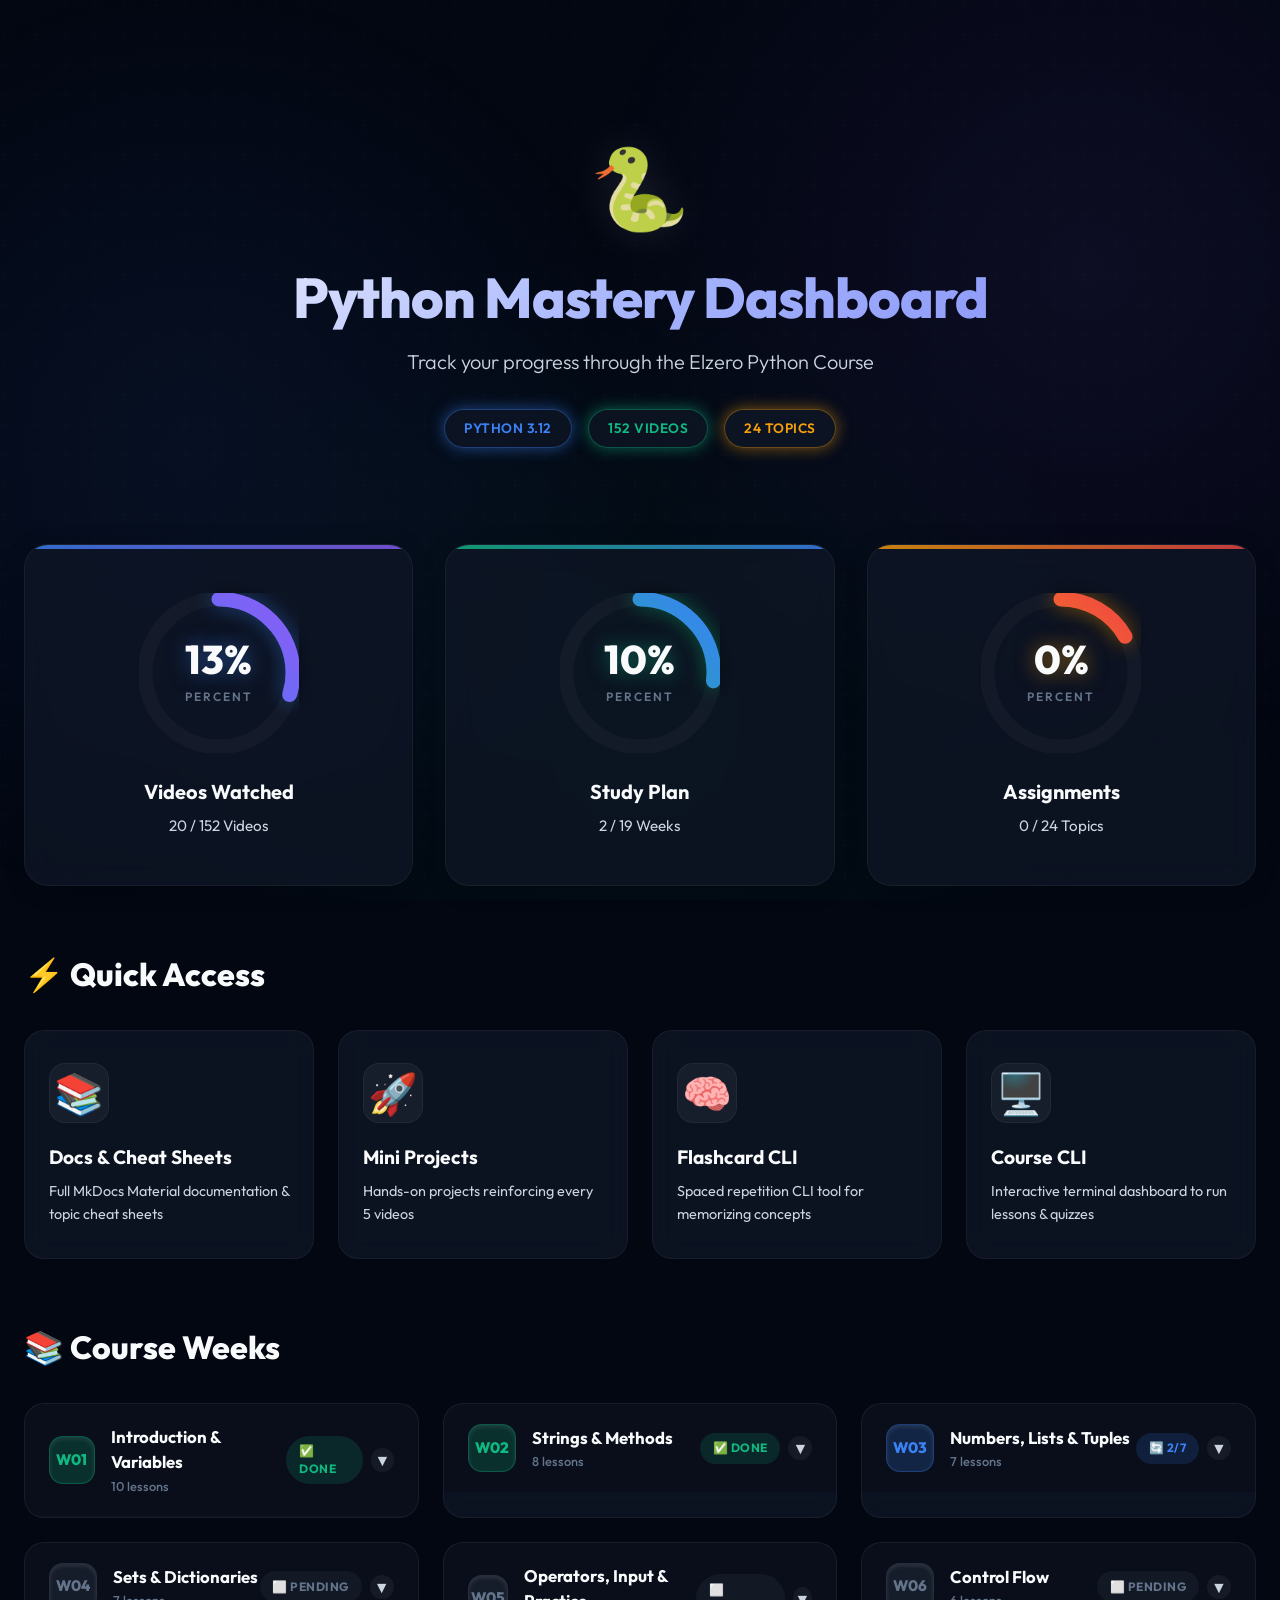
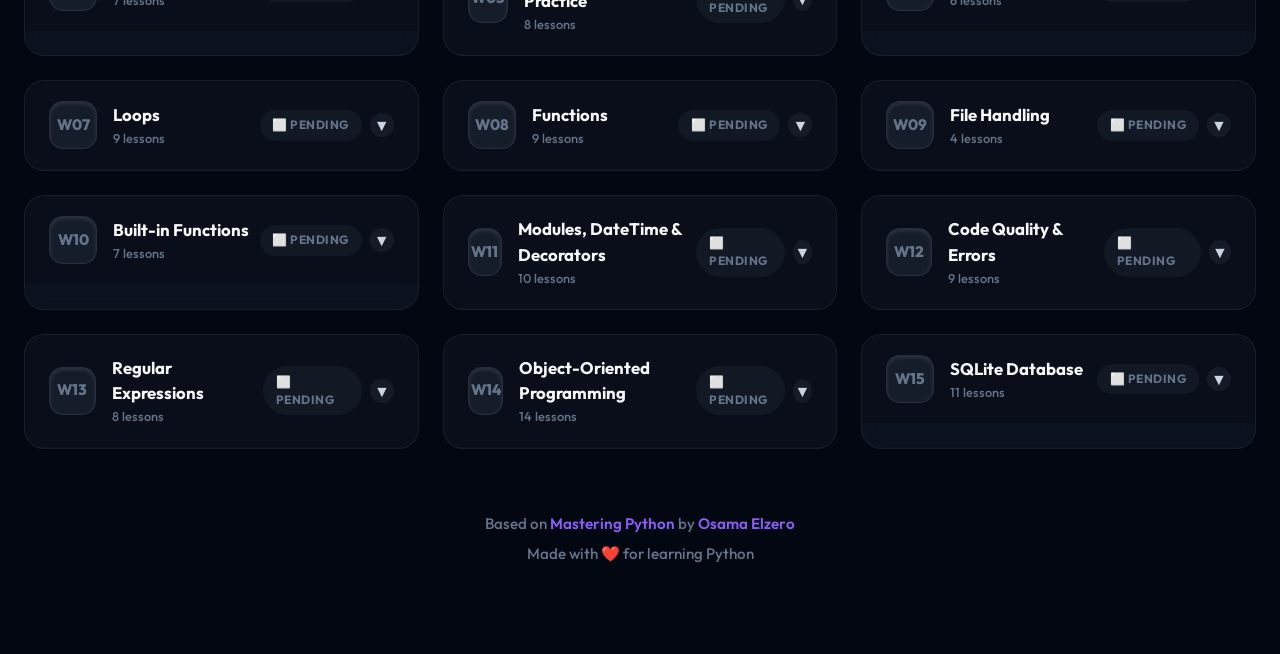
==== commit b67d400a: "feat: smart auto-sync system based on checkmarks" ====
--- a/dashboard/index.html
+++ b/dashboard/index.html
@@ -36,7 +36,7 @@
             <div class="header-badges">
                 <span class="badge blue">Python 3.12</span>
                 <span class="badge green">152 Videos</span>
-                <span class="badge orange">113 Assignments</span>
+                <span class="badge orange">24 Topics</span>
             </div>
         </header>
 
@@ -46,15 +46,15 @@
                 <div class="ring-container">
                     <svg viewBox="0 0 130 130">
                         <circle class="ring-bg" cx="65" cy="65" r="60"/>
-                        <circle class="ring-progress blue" cx="65" cy="65" r="60" data-percent="10"/>
+                        <circle class="ring-progress blue" cx="65" cy="65" r="60" data-percent="13"/>
                     </svg>
                     <div class="ring-label">
-                        <span class="ring-percent blue" data-target="10">0</span>
+                        <span class="ring-percent blue" data-target="13">0</span>
                         <span class="ring-sub">PERCENT</span>
                     </div>
                 </div>
                 <div class="progress-title">Videos Watched</div>
-                <div class="progress-detail">15 / 152 Videos</div>
+                <div class="progress-detail">20 / 152 Videos</div>
             </div>
 
             <div class="progress-card">
@@ -84,7 +84,7 @@
                     </div>
                 </div>
                 <div class="progress-title">Assignments</div>
-                <div class="progress-detail">0 / 113 Solved</div>
+                <div class="progress-detail">0 / 24 Topics</div>
             </div>
         </section>
 
@@ -146,19 +146,19 @@
             { num: "009", name: "Escape Sequences Characters", done: true },
             { num: "010", name: "Concatenation & Training", done: true },
         ]},
-        { num: "02", title: "Strings & Methods", status: "progress", lessons: [
+        { num: "02", title: "Strings & Methods", status: "done", lessons: [
             { num: "011", name: "String", done: true },
             { num: "012", name: "String - Indexing & Slicing", done: true },
             { num: "013", name: "String - Methods - Part 01", done: true },
             { num: "014", name: "String - Methods - Part 02", done: true },
             { num: "015", name: "String - Methods - Part 03", done: true },
-            { num: "016", name: "String - Methods - Part 04", done: false },
-            { num: "017", name: "String - Formatting - Old Way", done: false },
-            { num: "018", name: "String - Formatting - New Way", done: false },
-        ]},
-        { num: "03", title: "Numbers, Lists & Tuples", status: "pending", lessons: [
-            { num: "019", name: "Numbers", done: false },
-            { num: "020", name: "Arithmetic Operators", done: false },
+            { num: "016", name: "String - Methods - Part 04", done: true },
+            { num: "017", name: "String - Formatting - Old Way", done: true },
+            { num: "018", name: "String - Formatting - New Way", done: true },
+        ]},
+        { num: "03", title: "Numbers, Lists & Tuples", status: "progress", lessons: [
+            { num: "019", name: "Numbers", done: true },
+            { num: "020", name: "Arithmetic Operators", done: true },
             { num: "021", name: "List", done: false },
             { num: "022", name: "List - Methods - Part 01", done: false },
             { num: "023", name: "List - Methods - Part 02", done: false },
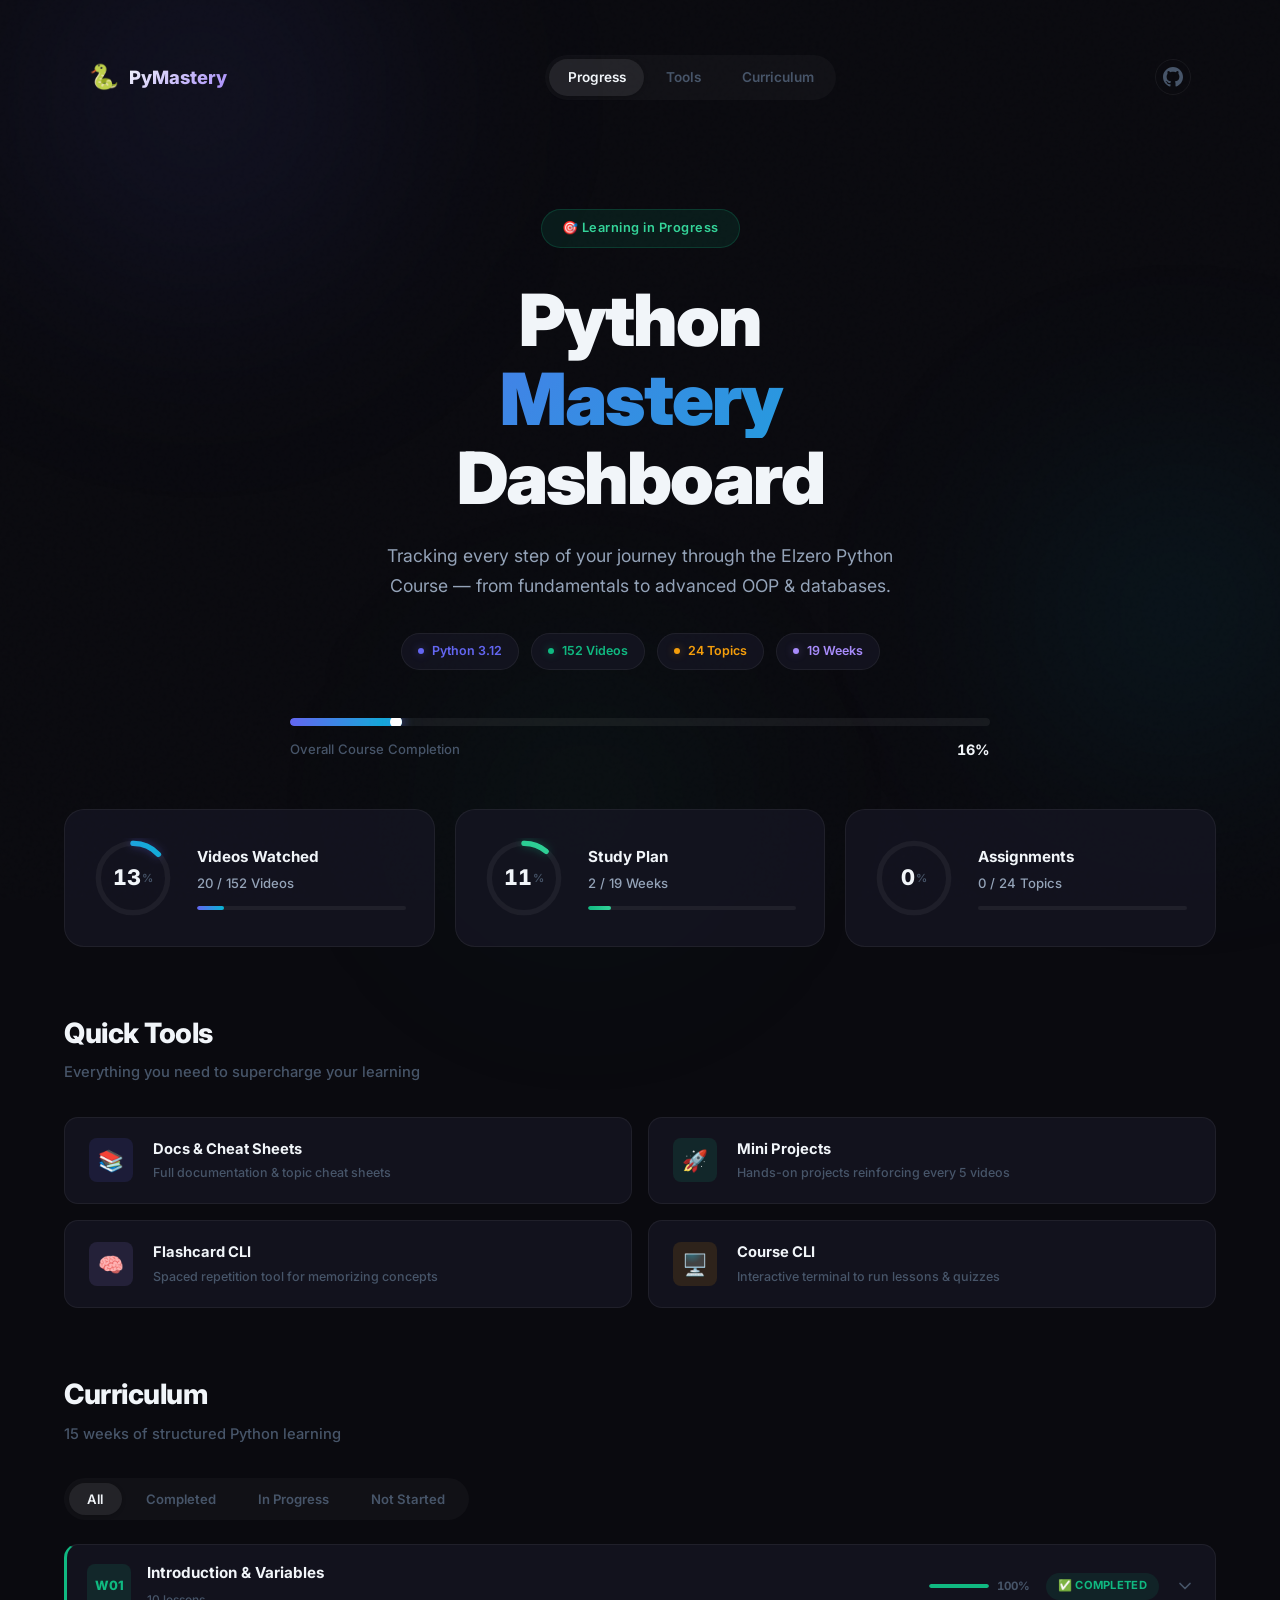
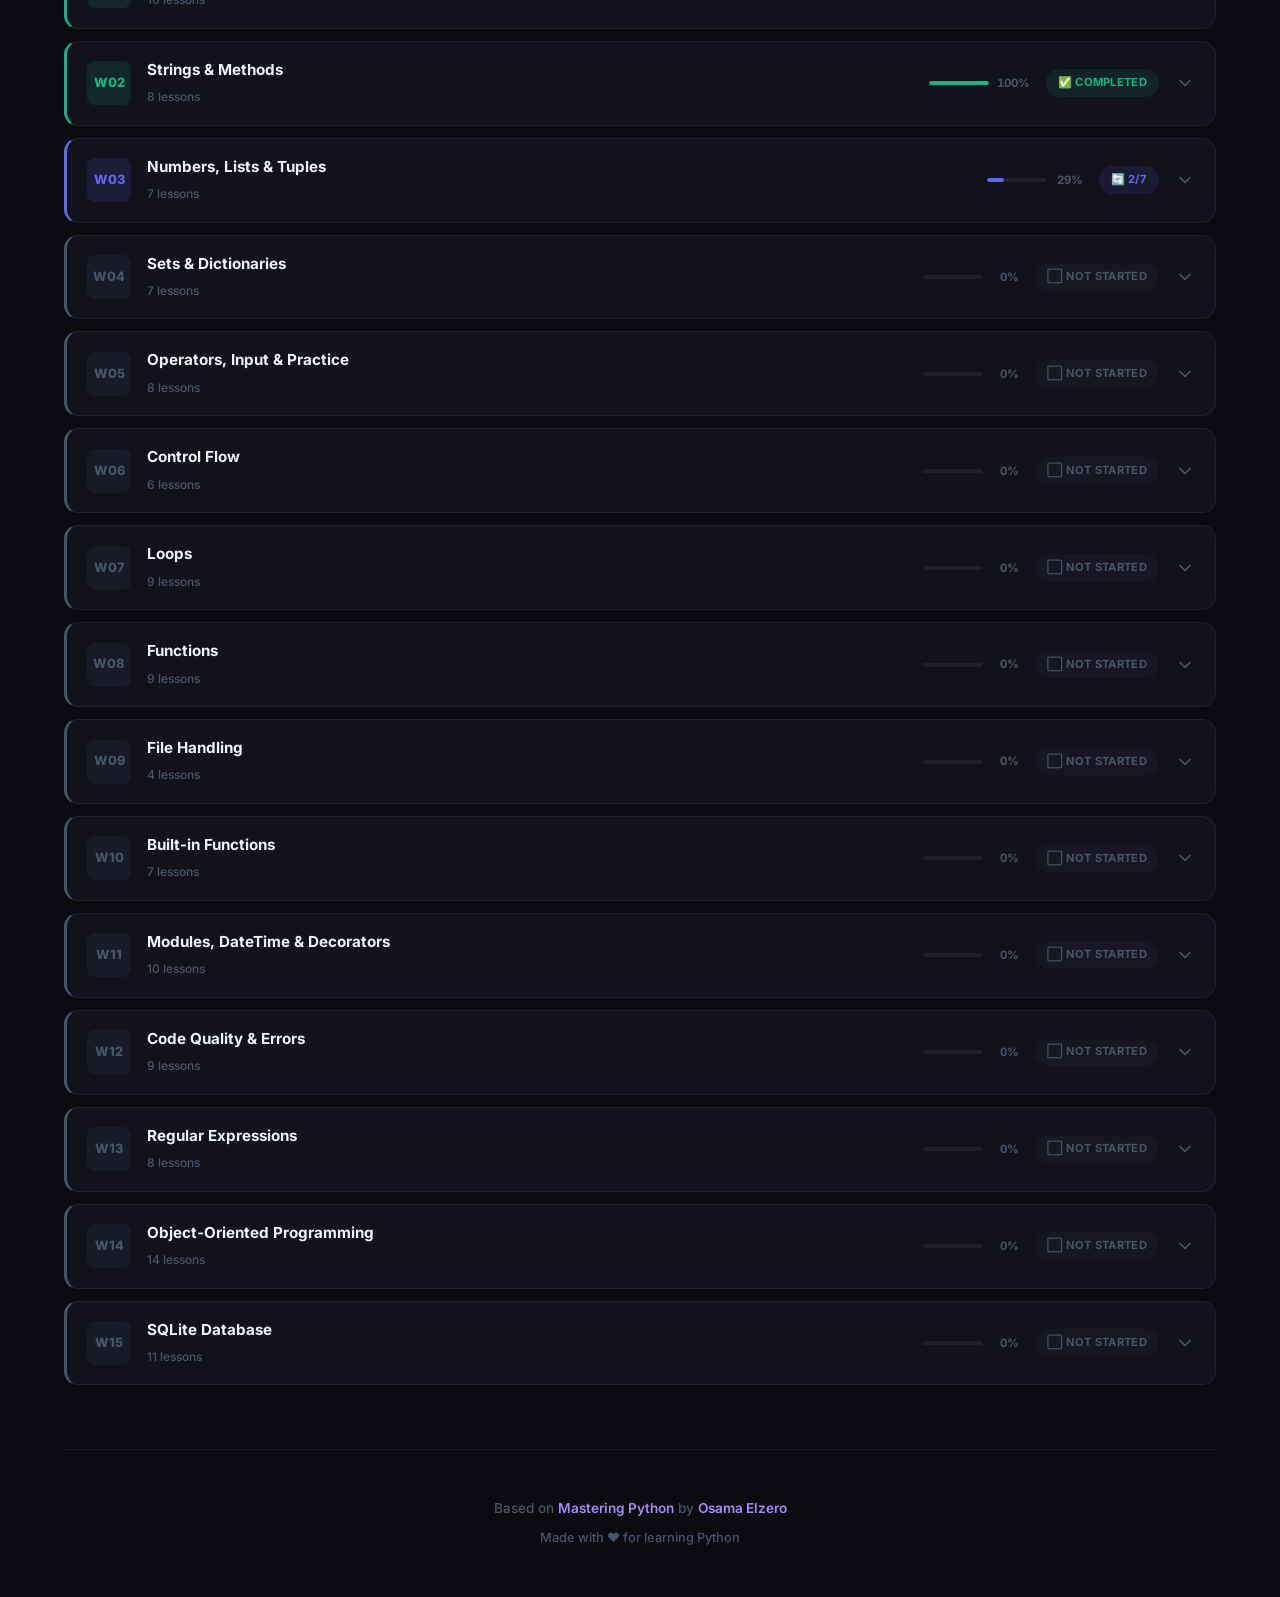
==== commit f0445d85: "feat: initialize dashboard UI with custom CSS, HTML, and update progress integration." ====
--- a/dashboard/index.html
+++ b/dashboard/index.html
@@ -4,130 +4,227 @@
     <meta charset="UTF-8">
     <meta name="viewport" content="width=device-width, initial-scale=1.0">
     <title>Python Course — Progress Dashboard</title>
-    <link href="https://fonts.googleapis.com/css2?family=Outfit:wght@300;400;500;600;700;800&display=swap" rel="stylesheet">
+    <meta name="description" content="Track your progress through the Elzero Python Course with an interactive dashboard.">
+    <link href="https://fonts.googleapis.com/css2?family=Inter:wght@300;400;500;600;700;800;900&display=swap" rel="stylesheet">
     <link rel="stylesheet" href="index.css">
 </head>
 <body>
-    <div class="bg-mesh"></div>
-    <!-- SVG Gradients -->
-    <svg width="0" height="0">
+    <!-- Animated Background -->
+    <div class="bg-noise"></div>
+    <div class="bg-orb bg-orb--1"></div>
+    <div class="bg-orb bg-orb--2"></div>
+    <div class="bg-orb bg-orb--3"></div>
+
+    <!-- SVG Gradient Definitions -->
+    <svg width="0" height="0" aria-hidden="true">
         <defs>
-            <linearGradient id="blueGrad" x1="0%" y1="0%" x2="100%" y2="100%">
-                <stop offset="0%" style="stop-color:#3b82f6"/>
-                <stop offset="100%" style="stop-color:#8b5cf6"/>
+            <linearGradient id="gradBlue" x1="0%" y1="0%" x2="100%" y2="100%">
+                <stop offset="0%" style="stop-color:#6366f1"/>
+                <stop offset="100%" style="stop-color:#06b6d4"/>
             </linearGradient>
-            <linearGradient id="greenGrad" x1="0%" y1="0%" x2="100%" y2="100%">
+            <linearGradient id="gradGreen" x1="0%" y1="0%" x2="100%" y2="100%">
                 <stop offset="0%" style="stop-color:#10b981"/>
-                <stop offset="100%" style="stop-color:#3b82f6"/>
+                <stop offset="100%" style="stop-color:#34d399"/>
             </linearGradient>
-            <linearGradient id="orangeGrad" x1="0%" y1="0%" x2="100%" y2="100%">
+            <linearGradient id="gradOrange" x1="0%" y1="0%" x2="100%" y2="100%">
                 <stop offset="0%" style="stop-color:#f59e0b"/>
-                <stop offset="100%" style="stop-color:#ef4444"/>
+                <stop offset="100%" style="stop-color:#f97316"/>
             </linearGradient>
         </defs>
     </svg>
 
-    <div class="container">
-        <!-- Header -->
-        <header class="header">
-            <div class="header-logo">🐍</div>
-            <h1>Python Mastery Dashboard</h1>
-            <p>Track your progress through the Elzero Python Course</p>
-            <div class="header-badges">
-                <span class="badge blue">Python 3.12</span>
-                <span class="badge green">152 Videos</span>
-                <span class="badge orange">24 Topics</span>
+    <div class="app">
+        <!-- Navbar -->
+        <nav class="navbar" id="navbar">
+            <div class="navbar__inner">
+                <div class="navbar__brand">
+                    <span class="navbar__icon">🐍</span>
+                    <span class="navbar__title">PyMastery</span>
+                </div>
+                <div class="navbar__links">
+                    <a href="#progress" class="navbar__link active">Progress</a>
+                    <a href="#tools" class="navbar__link">Tools</a>
+                    <a href="#curriculum" class="navbar__link">Curriculum</a>
+                </div>
+                <a href="https://github.com/fady111-f/Python-Course" target="_blank" class="navbar__github" aria-label="GitHub Repository">
+                    <svg width="20" height="20" viewBox="0 0 24 24" fill="currentColor"><path d="M12 0c-6.626 0-12 5.373-12 12 0 5.302 3.438 9.8 8.207 11.387.599.111.793-.261.793-.577v-2.234c-3.338.726-4.033-1.416-4.033-1.416-.546-1.387-1.333-1.756-1.333-1.756-1.089-.745.083-.729.083-.729 1.205.084 1.839 1.237 1.839 1.237 1.07 1.834 2.807 1.304 3.492.997.107-.775.418-1.305.762-1.604-2.665-.305-5.467-1.334-5.467-5.931 0-1.311.469-2.381 1.236-3.221-.124-.303-.535-1.524.117-3.176 0 0 1.008-.322 3.301 1.23.957-.266 1.983-.399 3.003-.404 1.02.005 2.047.138 3.006.404 2.291-1.552 3.297-1.23 3.297-1.23.653 1.653.242 2.874.118 3.176.77.84 1.235 1.911 1.235 3.221 0 4.609-2.807 5.624-5.479 5.921.43.372.823 1.102.823 2.222v3.293c0 .319.192.694.801.576 4.765-1.589 8.199-6.086 8.199-11.386 0-6.627-5.373-12-12-12z"/></svg>
+                </a>
+            </div>
+        </nav>
+
+        <!-- Hero Section -->
+        <header class="hero" id="progress">
+            <div class="hero__content">
+                <div class="hero__badge">🎯 Learning in Progress</div>
+                <h1 class="hero__title">
+                    <span class="hero__title-line">Python</span>
+                    <span class="hero__title-line hero__title-line--accent">Mastery</span>
+                    <span class="hero__title-line">Dashboard</span>
+                </h1>
+                <p class="hero__subtitle">Tracking every step of your journey through the Elzero Python Course — from fundamentals to advanced OOP & databases.</p>
+                <div class="hero__tags">
+                    <span class="tag tag--blue"><span class="tag__dot"></span>Python 3.12</span>
+                    <span class="tag tag--green"><span class="tag__dot"></span>152 Videos</span>
+                    <span class="tag tag--orange"><span class="tag__dot"></span>24 Topics</span>
+                    <span class="tag tag--purple"><span class="tag__dot"></span>19 Weeks</span>
+                </div>
             </div>
         </header>
 
-        <!-- Progress Rings -->
-        <section class="progress-section">
-            <div class="progress-card">
-                <div class="ring-container">
-                    <svg viewBox="0 0 130 130">
-                        <circle class="ring-bg" cx="65" cy="65" r="60"/>
-                        <circle class="ring-progress blue" cx="65" cy="65" r="60" data-percent="13"/>
+        <!-- Overall Progress Bar -->
+        <section class="overall-progress">
+            <div class="overall-progress__bar">
+                <div class="overall-progress__fill" id="overallFill"></div>
+            </div>
+            <div class="overall-progress__info">
+                <span class="overall-progress__label">Overall Course Completion</span>
+                <span class="overall-progress__percent" id="overallPercent">0%</span>
+            </div>
+        </section>
+
+        <!-- Stats Cards -->
+        <section class="stats-grid">
+            <div class="stat-card stat-card--videos">
+                <div class="stat-card__ring-wrap">
+                    <svg class="stat-card__ring" viewBox="0 0 120 120">
+                        <circle class="stat-card__ring-bg" cx="60" cy="60" r="52"/>
+                        <circle class="stat-card__ring-fill stat-card__ring-fill--blue" cx="60" cy="60" r="52" data-percent="13"/>
                     </svg>
-                    <div class="ring-label">
-                        <span class="ring-percent blue" data-target="13">0</span>
-                        <span class="ring-sub">PERCENT</span>
-                    </div>
-                </div>
-                <div class="progress-title">Videos Watched</div>
-                <div class="progress-detail">20 / 152 Videos</div>
-            </div>
-
-            <div class="progress-card">
-                <div class="ring-container">
-                    <svg viewBox="0 0 130 130">
-                        <circle class="ring-bg" cx="65" cy="65" r="60"/>
-                        <circle class="ring-progress green" cx="65" cy="65" r="60" data-percent="10"/>
+                    <div class="stat-card__ring-text">
+                        <span class="stat-card__ring-value" data-target="13">0</span>
+                        <span class="stat-card__ring-unit">%</span>
+                    </div>
+                </div>
+                <div class="stat-card__info">
+                    <h3 class="stat-card__title">Videos Watched</h3>
+                    <p class="stat-card__detail">20 / 152 Videos</p>
+                    <div class="stat-card__mini-bar">
+                        <div class="stat-card__mini-fill stat-card__mini-fill--blue" style="width: 13%"></div>
+                    </div>
+                </div>
+            </div>
+
+            <div class="stat-card stat-card--weeks">
+                <div class="stat-card__ring-wrap">
+                    <svg class="stat-card__ring" viewBox="0 0 120 120">
+                        <circle class="stat-card__ring-bg" cx="60" cy="60" r="52"/>
+                        <circle class="stat-card__ring-fill stat-card__ring-fill--green" cx="60" cy="60" r="52" data-percent="11"/>
                     </svg>
-                    <div class="ring-label">
-                        <span class="ring-percent green" data-target="10">0</span>
-                        <span class="ring-sub">PERCENT</span>
-                    </div>
-                </div>
-                <div class="progress-title">Study Plan</div>
-                <div class="progress-detail">2 / 19 Weeks</div>
-            </div>
-
-            <div class="progress-card">
-                <div class="ring-container">
-                    <svg viewBox="0 0 130 130">
-                        <circle class="ring-bg" cx="65" cy="65" r="60"/>
-                        <circle class="ring-progress orange" cx="65" cy="65" r="60" data-percent="0"/>
+                    <div class="stat-card__ring-text">
+                        <span class="stat-card__ring-value" data-target="11">0</span>
+                        <span class="stat-card__ring-unit">%</span>
+                    </div>
+                </div>
+                <div class="stat-card__info">
+                    <h3 class="stat-card__title">Study Plan</h3>
+                    <p class="stat-card__detail">2 / 19 Weeks</p>
+                    <div class="stat-card__mini-bar">
+                        <div class="stat-card__mini-fill stat-card__mini-fill--green" style="width: 11%"></div>
+                    </div>
+                </div>
+            </div>
+
+            <div class="stat-card stat-card--assignments">
+                <div class="stat-card__ring-wrap">
+                    <svg class="stat-card__ring" viewBox="0 0 120 120">
+                        <circle class="stat-card__ring-bg" cx="60" cy="60" r="52"/>
+                        <circle class="stat-card__ring-fill stat-card__ring-fill--orange" cx="60" cy="60" r="52" data-percent="0"/>
                     </svg>
-                    <div class="ring-label">
-                        <span class="ring-percent orange" data-target="0">0</span>
-                        <span class="ring-sub">PERCENT</span>
-                    </div>
-                </div>
-                <div class="progress-title">Assignments</div>
-                <div class="progress-detail">0 / 24 Topics</div>
+                    <div class="stat-card__ring-text">
+                        <span class="stat-card__ring-value" data-target="0">0</span>
+                        <span class="stat-card__ring-unit">%</span>
+                    </div>
+                </div>
+                <div class="stat-card__info">
+                    <h3 class="stat-card__title">Assignments</h3>
+                    <p class="stat-card__detail">0 / 24 Topics</p>
+                    <div class="stat-card__mini-bar">
+                        <div class="stat-card__mini-fill stat-card__mini-fill--orange" style="width: 0%"></div>
+                    </div>
+                </div>
             </div>
         </section>
 
-        <!-- Quick Links -->
-        <h2 class="section-title">⚡ Quick Access</h2>
-        <div class="features-grid">
-            <a class="feature-card" href="../docs/cheatsheets/01_fundamentals/" id="linkDocs">
-                <div class="feature-icon">📚</div>
-                <h3>Docs & Cheat Sheets</h3>
-                <p>Full MkDocs Material documentation & topic cheat sheets</p>
-            </a>
-            <a class="feature-card" href="../projects/">
-                <div class="feature-icon">🚀</div>
-                <h3>Mini Projects</h3>
-                <p>Hands-on projects reinforcing every 5 videos</p>
-            </a>
-            <a class="feature-card" href="javascript:void(0)" onclick="alert('Run `python flashcards/flashcards.py` in your terminal to start flashcards!')">
-                <div class="feature-icon">🧠</div>
-                <h3>Flashcard CLI</h3>
-                <p>Spaced repetition CLI tool for memorizing concepts</p>
-            </a>
-            <a class="feature-card" href="javascript:void(0)" onclick="alert('Run `python course_runner.py` in your terminal to open CLI runner!')">
-                <div class="feature-icon">🖥️</div>
-                <h3>Course CLI</h3>
-                <p>Interactive terminal dashboard to run lessons & quizzes</p>
-            </a>
-        </div>
+        <!-- Quick Tools -->
+        <section class="section" id="tools">
+            <div class="section__header">
+                <h2 class="section__title">Quick Tools</h2>
+                <p class="section__subtitle">Everything you need to supercharge your learning</p>
+            </div>
+            <div class="tools-grid">
+                <a class="tool-card" href="../docs/cheatsheets/01_fundamentals/" id="linkDocs">
+                    <div class="tool-card__icon-wrap tool-card__icon-wrap--blue">
+                        <span class="tool-card__icon">📚</span>
+                    </div>
+                    <div class="tool-card__content">
+                        <h3 class="tool-card__title">Docs & Cheat Sheets</h3>
+                        <p class="tool-card__desc">Full documentation & topic cheat sheets</p>
+                    </div>
+                    <span class="tool-card__arrow">→</span>
+                </a>
+                <a class="tool-card" href="../projects/">
+                    <div class="tool-card__icon-wrap tool-card__icon-wrap--green">
+                        <span class="tool-card__icon">🚀</span>
+                    </div>
+                    <div class="tool-card__content">
+                        <h3 class="tool-card__title">Mini Projects</h3>
+                        <p class="tool-card__desc">Hands-on projects reinforcing every 5 videos</p>
+                    </div>
+                    <span class="tool-card__arrow">→</span>
+                </a>
+                <a class="tool-card" href="javascript:void(0)" onclick="alert('Run: python flashcards/flashcards.py')">
+                    <div class="tool-card__icon-wrap tool-card__icon-wrap--purple">
+                        <span class="tool-card__icon">🧠</span>
+                    </div>
+                    <div class="tool-card__content">
+                        <h3 class="tool-card__title">Flashcard CLI</h3>
+                        <p class="tool-card__desc">Spaced repetition tool for memorizing concepts</p>
+                    </div>
+                    <span class="tool-card__arrow">→</span>
+                </a>
+                <a class="tool-card" href="javascript:void(0)" onclick="alert('Run: python course_runner.py')">
+                    <div class="tool-card__icon-wrap tool-card__icon-wrap--orange">
+                        <span class="tool-card__icon">🖥️</span>
+                    </div>
+                    <div class="tool-card__content">
+                        <h3 class="tool-card__title">Course CLI</h3>
+                        <p class="tool-card__desc">Interactive terminal to run lessons & quizzes</p>
+                    </div>
+                    <span class="tool-card__arrow">→</span>
+                </a>
+            </div>
+        </section>
         <script>
-            // Adapt docs link if served over HTTP
             if (window.location.protocol.startsWith('http')) {
                 const docsLink = document.getElementById('linkDocs');
                 if (docsLink) docsLink.href = '/docs/';
             }
         </script>
 
-        <!-- Weeks -->
-        <h2 class="section-title">📚 Course Weeks</h2>
-        <div class="weeks-grid" id="weeksGrid"></div>
+        <!-- Curriculum -->
+        <section class="section" id="curriculum">
+            <div class="section__header">
+                <h2 class="section__title">Curriculum</h2>
+                <p class="section__subtitle">15 weeks of structured Python learning</p>
+            </div>
+
+            <!-- Filter Tabs -->
+            <div class="filter-tabs" id="filterTabs">
+                <button class="filter-tab active" data-filter="all">All</button>
+                <button class="filter-tab" data-filter="done">Completed</button>
+                <button class="filter-tab" data-filter="progress">In Progress</button>
+                <button class="filter-tab" data-filter="pending">Not Started</button>
+            </div>
+
+            <div class="weeks-list" id="weeksList"></div>
+        </section>
 
         <!-- Footer -->
         <footer class="footer">
-            <p>Based on <a href="https://elzero.org/study/mastering-python-study-plan/" target="_blank">Mastering Python</a> by <a href="https://www.youtube.com/user/OsamaElzero" target="_blank">Osama Elzero</a></p>
-            <p style="margin-top: 0.5rem;">Made with ❤️ for learning Python</p>
+            <div class="footer__inner">
+                <p>Based on <a href="https://elzero.org/study/mastering-python-study-plan/" target="_blank">Mastering Python</a> by <a href="https://www.youtube.com/user/OsamaElzero" target="_blank">Osama Elzero</a></p>
+                <p class="footer__heart">Made with ❤️ for learning Python</p>
+            </div>
         </footer>
     </div>
 
@@ -245,64 +342,159 @@
         ]},
     ];
 
-    // ===== RENDER WEEKS =====
-    const grid = document.getElementById('weeksGrid');
-
-    weeks.forEach(week => {
-        const doneCount = week.lessons.filter(l => l.done).length;
-        const totalCount = week.lessons.length;
-        const statusLabel = week.status === 'done' ? '✅ Done' : week.status === 'progress' ? `🔄 ${doneCount}/${totalCount}` : '⬜ Pending';
-
-        const card = document.createElement('div');
-        card.className = 'week-card';
-        card.innerHTML = `
-            <div class="week-header" onclick="this.parentElement.classList.toggle('open')">
-                <div class="week-info">
-                    <div class="week-num ${week.status}">W${week.num}</div>
-                    <div>
-                        <div class="week-title">${week.title}</div>
-                        <div class="week-subtitle">${totalCount} lessons</div>
-                    </div>
-                </div>
-                <div style="display:flex;align-items:center;gap:0.5rem">
-                    <span class="week-status ${week.status}">${statusLabel}</span>
-                    <span class="chevron">▼</span>
-                </div>
-            </div>
-            <div class="week-lessons">
-                ${week.lessons.map(l => `
-                    <div class="lesson-item">
-                        <div class="lesson-status ${l.done ? 'done' : 'pending'}">${l.done ? '✓' : ''}</div>
-                        <span class="lesson-num">${l.num}</span>
-                        <span class="lesson-name ${l.done ? 'done' : ''}">${l.name}</span>
-                    </div>
-                `).join('')}
-            </div>
-        `;
-        grid.appendChild(card);
+    // ===== RENDER =====
+    const list = document.getElementById('weeksList');
+    let activeFilter = 'all';
+
+    function renderWeeks(filter) {
+        list.innerHTML = '';
+        const filtered = filter === 'all' ? weeks : weeks.filter(w => w.status === filter);
+
+        if (filtered.length === 0) {
+            list.innerHTML = '<div class="empty-state"><span class="empty-state__icon">🔍</span><p>No weeks match this filter.</p></div>';
+            return;
+        }
+
+        filtered.forEach((week, idx) => {
+            const doneCount = week.lessons.filter(l => l.done).length;
+            const totalCount = week.lessons.length;
+            const pct = Math.round((doneCount / totalCount) * 100);
+            const statusEmoji = week.status === 'done' ? '✅' : week.status === 'progress' ? '🔄' : '⬜';
+            const statusText = week.status === 'done' ? 'Completed' : week.status === 'progress' ? `${doneCount}/${totalCount}` : 'Not Started';
+
+            const card = document.createElement('div');
+            card.className = `week-card week-card--${week.status}`;
+            card.style.animationDelay = `${idx * 0.05}s`;
+
+            card.innerHTML = `
+                <div class="week-card__header" onclick="this.parentElement.classList.toggle('open')">
+                    <div class="week-card__left">
+                        <div class="week-card__number week-card__number--${week.status}">
+                            <span>W${week.num}</span>
+                        </div>
+                        <div class="week-card__meta">
+                            <h3 class="week-card__title">${week.title}</h3>
+                            <span class="week-card__count">${totalCount} lessons</span>
+                        </div>
+                    </div>
+                    <div class="week-card__right">
+                        <div class="week-card__progress-mini">
+                            <div class="week-card__progress-track">
+                                <div class="week-card__progress-bar week-card__progress-bar--${week.status}" style="width:${pct}%"></div>
+                            </div>
+                            <span class="week-card__pct">${pct}%</span>
+                        </div>
+                        <span class="week-card__badge week-card__badge--${week.status}">${statusEmoji} ${statusText}</span>
+                        <svg class="week-card__chevron" viewBox="0 0 24 24" width="20" height="20" fill="none" stroke="currentColor" stroke-width="2" stroke-linecap="round" stroke-linejoin="round"><polyline points="6 9 12 15 18 9"></polyline></svg>
+                    </div>
+                </div>
+                <div class="week-card__body">
+                    <div class="week-card__lessons">
+                        ${week.lessons.map((l, i) => `
+                            <div class="lesson lesson--${l.done ? 'done' : 'pending'}" style="animation-delay:${i * 0.03}s">
+                                <div class="lesson__check ${l.done ? 'lesson__check--done' : ''}">
+                                    ${l.done ? '<svg viewBox="0 0 24 24" width="14" height="14" fill="none" stroke="currentColor" stroke-width="3" stroke-linecap="round" stroke-linejoin="round"><polyline points="20 6 9 17 4 12"></polyline></svg>' : ''}
+                                </div>
+                                <span class="lesson__num">${l.num}</span>
+                                <span class="lesson__name">${l.name}</span>
+                            </div>
+                        `).join('')}
+                    </div>
+                </div>
+            `;
+            list.appendChild(card);
+        });
+    }
+
+    renderWeeks('all');
+
+    // Filter tabs
+    document.getElementById('filterTabs').addEventListener('click', e => {
+        if (!e.target.classList.contains('filter-tab')) return;
+        document.querySelectorAll('.filter-tab').forEach(t => t.classList.remove('active'));
+        e.target.classList.add('active');
+        activeFilter = e.target.dataset.filter;
+        renderWeeks(activeFilter);
     });
 
-    // ===== ANIMATE PROGRESS RINGS =====
-    setTimeout(() => {
-        document.querySelectorAll('.ring-progress').forEach(ring => {
-            const percent = parseInt(ring.dataset.percent);
-            const circumference = 2 * Math.PI * 60; // r=60
-            const offset = circumference - (percent / 100) * circumference;
-            ring.style.strokeDashoffset = offset;
+    // ===== ANIMATE RINGS =====
+    const observer = new IntersectionObserver(entries => {
+        entries.forEach(entry => {
+            if (entry.isIntersecting) {
+                animateRings();
+                observer.disconnect();
+            }
         });
-
-        document.querySelectorAll('.ring-percent').forEach(el => {
+    }, { threshold: 0.3 });
+
+    const statsSection = document.querySelector('.stats-grid');
+    if (statsSection) observer.observe(statsSection);
+
+    function animateRings() {
+        document.querySelectorAll('.stat-card__ring-fill').forEach(ring => {
+            const pct = parseInt(ring.dataset.percent);
+            const circ = 2 * Math.PI * 52;
+            const offset = circ - (pct / 100) * circ;
+            ring.style.strokeDasharray = circ;
+            ring.style.strokeDashoffset = circ;
+            requestAnimationFrame(() => {
+                ring.style.transition = 'stroke-dashoffset 2s cubic-bezier(0.22, 1, 0.36, 1)';
+                ring.style.strokeDashoffset = offset;
+            });
+        });
+
+        document.querySelectorAll('.stat-card__ring-value').forEach(el => {
             const target = parseInt(el.dataset.target);
             let current = 0;
-            const duration = 1500;
-            const step = target / (duration / 16);
+            const step = Math.max(target / 90, 0.5);
             const timer = setInterval(() => {
                 current += step;
                 if (current >= target) { current = target; clearInterval(timer); }
-                el.textContent = Math.round(current) + '%';
+                el.textContent = Math.round(current);
             }, 16);
         });
-    }, 300);
+
+        // Overall progress
+        const totalDone = weeks.reduce((sum, w) => sum + w.lessons.filter(l => l.done).length, 0);
+        const totalAll = weeks.reduce((sum, w) => sum + w.lessons.length, 0);
+        const overallPct = Math.round((totalDone / totalAll) * 100);
+        const fill = document.getElementById('overallFill');
+        const pctEl = document.getElementById('overallPercent');
+        if (fill) fill.style.width = overallPct + '%';
+        if (pctEl) {
+            let c = 0;
+            const s = Math.max(overallPct / 90, 0.5);
+            const t = setInterval(() => {
+                c += s;
+                if (c >= overallPct) { c = overallPct; clearInterval(t); }
+                pctEl.textContent = Math.round(c) + '%';
+            }, 16);
+        }
+    }
+
+    // ===== STICKY NAVBAR =====
+    let lastScroll = 0;
+    window.addEventListener('scroll', () => {
+        const nav = document.getElementById('navbar');
+        const curr = window.scrollY;
+        if (curr > 80) {
+            nav.classList.add('navbar--scrolled');
+        } else {
+            nav.classList.remove('navbar--scrolled');
+        }
+        lastScroll = curr;
+    });
+
+    // ===== SMOOTH SCROLL =====
+    document.querySelectorAll('.navbar__link').forEach(link => {
+        link.addEventListener('click', e => {
+            e.preventDefault();
+            const target = document.querySelector(link.getAttribute('href'));
+            if (target) target.scrollIntoView({ behavior: 'smooth', block: 'start' });
+            document.querySelectorAll('.navbar__link').forEach(l => l.classList.remove('active'));
+            link.classList.add('active');
+        });
+    });
     </script>
 </body>
 </html>
--- a/dashboard/index.css
+++ b/dashboard/index.css
@@ -1,520 +1,940 @@
-@import url('https://fonts.googleapis.com/css2?family=Outfit:wght@300;400;500;600;700;800&display=swap');
-
+/* =====================================================
+   Python Mastery Dashboard — Premium Design System
+   ===================================================== */
+
+@import url('https://fonts.googleapis.com/css2?family=Inter:wght@300;400;500;600;700;800;900&display=swap');
+
+/* ---- Design Tokens ---- */
 :root {
-    --bg-base: #030712; /* Very dark blue, almost black */
-    --bg-surface: rgba(17, 24, 39, 0.7); /* Glassmorphism base */
-    --bg-surface-hover: rgba(31, 41, 55, 0.8);
-    
-    --accent-blue: #3b82f6;
-    --accent-blue-glow: rgba(59, 130, 246, 0.5);
-    
-    --accent-purple: #8b5cf6;
-    --accent-purple-glow: rgba(139, 92, 246, 0.5);
-    
+    --bg-base: #0a0a0f;
+    --bg-elevated: rgba(18, 18, 28, 0.85);
+    --bg-card: rgba(22, 22, 35, 0.75);
+    --bg-card-hover: rgba(30, 30, 48, 0.85);
+    --bg-subtle: rgba(255, 255, 255, 0.03);
+
+    --accent-indigo: #6366f1;
+    --accent-cyan: #06b6d4;
     --accent-green: #10b981;
-    --accent-green-glow: rgba(16, 185, 129, 0.5);
-    
-    --accent-orange: #f59e0b;
-    --accent-orange-glow: rgba(245, 158, 11, 0.5);
-    
-    --accent-red: #ef4444;
-    --accent-pink: #ec4899;
-    
-    --text-primary: #f8fafc;
-    --text-secondary: #cbd5e1;
-    --text-muted: #64748b;
-    
-    --glass-border: rgba(255, 255, 255, 0.05);
-    --glass-border-strong: rgba(255, 255, 255, 0.1);
-    
-    --shadow-soft: 0 4px 24px -1px rgba(0, 0, 0, 0.2);
-    --shadow-glow: 0 0 40px -10px var(--accent-purple-glow);
-    
-    --transition-snappy: 0.3s cubic-bezier(0.4, 0, 0.2, 1);
-    --transition-smooth: 0.5s cubic-bezier(0.22, 1, 0.36, 1);
-}
-
-* { 
-    margin: 0; 
-    padding: 0; 
-    box-sizing: border-box; 
+    --accent-emerald: #34d399;
+    --accent-amber: #f59e0b;
+    --accent-orange: #f97316;
+    --accent-purple: #a78bfa;
+    --accent-rose: #fb7185;
+
+    --glow-indigo: rgba(99, 102, 241, 0.4);
+    --glow-green: rgba(16, 185, 129, 0.4);
+    --glow-amber: rgba(245, 158, 11, 0.4);
+    --glow-purple: rgba(167, 139, 250, 0.35);
+
+    --text-primary: #f1f5f9;
+    --text-secondary: #94a3b8;
+    --text-muted: #475569;
+
+    --border-subtle: rgba(255, 255, 255, 0.06);
+    --border-medium: rgba(255, 255, 255, 0.1);
+
+    --radius-sm: 8px;
+    --radius-md: 14px;
+    --radius-lg: 20px;
+    --radius-xl: 28px;
+    --radius-full: 9999px;
+
+    --ease-out: cubic-bezier(0.22, 1, 0.36, 1);
+    --ease-spring: cubic-bezier(0.34, 1.56, 0.64, 1);
+    --duration-fast: 0.2s;
+    --duration-normal: 0.35s;
+    --duration-slow: 0.6s;
+}
+
+/* ---- Reset ---- */
+*, *::before, *::after {
+    margin: 0;
+    padding: 0;
+    box-sizing: border-box;
+}
+
+html {
+    scroll-behavior: smooth;
+    scroll-padding-top: 80px;
 }
 
 body {
-    font-family: 'Outfit', sans-serif;
+    font-family: 'Inter', -apple-system, BlinkMacSystemFont, sans-serif;
     background: var(--bg-base);
     color: var(--text-primary);
     min-height: 100vh;
     overflow-x: hidden;
+    line-height: 1.6;
+    -webkit-font-smoothing: antialiased;
+    -moz-osx-font-smoothing: grayscale;
+}
+
+/* ---- Animated Background ---- */
+.bg-noise {
+    position: fixed;
+    inset: 0;
+    z-index: -2;
+    opacity: 0.4;
+    background-image: url("data:image/svg+xml,%3Csvg viewBox='0 0 256 256' xmlns='http://www.w3.org/2000/svg'%3E%3Cfilter id='noise'%3E%3CfeTurbulence type='fractalNoise' baseFrequency='0.9' numOctaves='4' stitchTiles='stitch'/%3E%3C/filter%3E%3Crect width='100%25' height='100%25' filter='url(%23noise)' opacity='0.04'/%3E%3C/svg%3E");
+    background-repeat: repeat;
+    pointer-events: none;
+}
+
+.bg-orb {
+    position: fixed;
+    border-radius: 50%;
+    filter: blur(100px);
+    z-index: -1;
+    pointer-events: none;
+    will-change: transform;
+}
+
+.bg-orb--1 {
+    width: 600px;
+    height: 600px;
+    top: -200px;
+    left: -100px;
+    background: radial-gradient(circle, rgba(99, 102, 241, 0.12) 0%, transparent 70%);
+    animation: float1 20s ease-in-out infinite;
+}
+
+.bg-orb--2 {
+    width: 500px;
+    height: 500px;
+    top: 40%;
+    right: -150px;
+    background: radial-gradient(circle, rgba(6, 182, 212, 0.1) 0%, transparent 70%);
+    animation: float2 25s ease-in-out infinite;
+}
+
+.bg-orb--3 {
+    width: 400px;
+    height: 400px;
+    bottom: -100px;
+    left: 30%;
+    background: radial-gradient(circle, rgba(16, 185, 129, 0.08) 0%, transparent 70%);
+    animation: float3 18s ease-in-out infinite;
+}
+
+@keyframes float1 {
+    0%, 100% { transform: translate(0, 0) scale(1); }
+    33% { transform: translate(60px, 40px) scale(1.1); }
+    66% { transform: translate(-30px, 80px) scale(0.95); }
+}
+
+@keyframes float2 {
+    0%, 100% { transform: translate(0, 0) scale(1); }
+    50% { transform: translate(-80px, -50px) scale(1.15); }
+}
+
+@keyframes float3 {
+    0%, 100% { transform: translate(0, 0); }
+    50% { transform: translate(50px, -60px); }
+}
+
+/* ---- App Container ---- */
+.app {
+    max-width: 1200px;
+    margin: 0 auto;
+    padding: 0 1.5rem;
     position: relative;
-    line-height: 1.5;
-}
-
-/* Stunning Animated Background */
-.bg-mesh {
-    position: fixed;
+}
+
+/* =====================
+   NAVBAR
+   ===================== */
+.navbar {
+    position: sticky;
     top: 0;
-    left: 0;
-    width: 100vw;
-    height: 100vh;
-    z-index: -1;
+    z-index: 100;
+    padding: 1rem 0;
+    transition: all var(--duration-normal) var(--ease-out);
+}
+
+.navbar--scrolled {
+    padding: 0.5rem 0;
+}
+
+.navbar--scrolled .navbar__inner {
+    background: rgba(10, 10, 18, 0.85);
+    backdrop-filter: blur(20px) saturate(180%);
+    -webkit-backdrop-filter: blur(20px) saturate(180%);
+    border-color: var(--border-medium);
+    box-shadow: 0 8px 32px rgba(0, 0, 0, 0.3);
+}
+
+.navbar__inner {
+    display: flex;
+    align-items: center;
+    justify-content: space-between;
+    padding: 0.75rem 1.5rem;
+    border-radius: var(--radius-full);
+    border: 1px solid transparent;
+    transition: all var(--duration-normal) var(--ease-out);
+}
+
+.navbar__brand {
+    display: flex;
+    align-items: center;
+    gap: 0.6rem;
+}
+
+.navbar__icon {
+    font-size: 1.5rem;
+}
+
+.navbar__title {
+    font-weight: 800;
+    font-size: 1.15rem;
+    background: linear-gradient(135deg, var(--text-primary), var(--accent-purple));
+    -webkit-background-clip: text;
+    background-clip: text;
+    -webkit-text-fill-color: transparent;
+}
+
+.navbar__links {
+    display: flex;
+    gap: 0.25rem;
+    background: var(--bg-subtle);
+    border-radius: var(--radius-full);
+    padding: 0.25rem;
+}
+
+.navbar__link {
+    color: var(--text-muted);
+    text-decoration: none;
+    font-weight: 600;
+    font-size: 0.85rem;
+    padding: 0.5rem 1.15rem;
+    border-radius: var(--radius-full);
+    transition: all var(--duration-fast) var(--ease-out);
+}
+
+.navbar__link:hover {
+    color: var(--text-secondary);
+}
+
+.navbar__link.active {
+    color: var(--text-primary);
+    background: rgba(255, 255, 255, 0.08);
+    box-shadow: 0 1px 4px rgba(0, 0, 0, 0.2);
+}
+
+.navbar__github {
+    display: flex;
+    align-items: center;
+    justify-content: center;
+    color: var(--text-muted);
+    width: 36px;
+    height: 36px;
+    border-radius: 50%;
+    border: 1px solid var(--border-subtle);
+    transition: all var(--duration-fast) var(--ease-out);
+}
+
+.navbar__github:hover {
+    color: var(--text-primary);
+    border-color: var(--border-medium);
+    background: var(--bg-subtle);
+    transform: scale(1.05);
+}
+
+/* =====================
+   HERO
+   ===================== */
+.hero {
+    padding: 5rem 0 3rem;
+    text-align: center;
+}
+
+.hero__badge {
+    display: inline-block;
+    padding: 0.5rem 1.25rem;
+    border-radius: var(--radius-full);
+    font-size: 0.8rem;
+    font-weight: 600;
+    color: var(--accent-emerald);
+    background: rgba(16, 185, 129, 0.1);
+    border: 1px solid rgba(16, 185, 129, 0.2);
+    margin-bottom: 2rem;
+    letter-spacing: 0.5px;
+    animation: fadeInDown 0.8s var(--ease-out);
+}
+
+.hero__title {
+    font-size: clamp(2.5rem, 6vw, 4.5rem);
+    font-weight: 900;
+    line-height: 1.1;
+    letter-spacing: -2px;
+    margin-bottom: 1.5rem;
+    animation: fadeInUp 0.8s var(--ease-out);
+}
+
+.hero__title-line {
+    display: block;
+}
+
+.hero__title-line--accent {
+    background: linear-gradient(135deg, var(--accent-indigo), var(--accent-cyan), var(--accent-green));
+    -webkit-background-clip: text;
+    background-clip: text;
+    -webkit-text-fill-color: transparent;
+    background-size: 200% 200%;
+    animation: gradientShift 8s ease-in-out infinite;
+}
+
+@keyframes gradientShift {
+    0%, 100% { background-position: 0% 50%; }
+    50% { background-position: 100% 50%; }
+}
+
+.hero__subtitle {
+    color: var(--text-secondary);
+    font-size: 1.1rem;
+    font-weight: 400;
+    max-width: 560px;
+    margin: 0 auto 2rem;
+    line-height: 1.7;
+    animation: fadeInUp 0.8s 0.15s var(--ease-out) both;
+}
+
+.hero__tags {
+    display: flex;
+    justify-content: center;
+    gap: 0.75rem;
+    flex-wrap: wrap;
+    animation: fadeInUp 0.8s 0.3s var(--ease-out) both;
+}
+
+.tag {
+    display: inline-flex;
+    align-items: center;
+    gap: 0.5rem;
+    padding: 0.45rem 1rem;
+    border-radius: var(--radius-full);
+    font-size: 0.78rem;
+    font-weight: 600;
+    background: var(--bg-card);
+    border: 1px solid var(--border-subtle);
+    transition: all var(--duration-fast) var(--ease-out);
+}
+
+.tag:hover {
+    transform: translateY(-2px);
+    border-color: var(--border-medium);
+}
+
+.tag__dot {
+    width: 6px;
+    height: 6px;
+    border-radius: 50%;
+}
+
+.tag--blue .tag__dot { background: var(--accent-indigo); box-shadow: 0 0 8px var(--glow-indigo); }
+.tag--green .tag__dot { background: var(--accent-green); box-shadow: 0 0 8px var(--glow-green); }
+.tag--orange .tag__dot { background: var(--accent-amber); box-shadow: 0 0 8px var(--glow-amber); }
+.tag--purple .tag__dot { background: var(--accent-purple); box-shadow: 0 0 8px var(--glow-purple); }
+
+.tag--blue { color: var(--accent-indigo); }
+.tag--green { color: var(--accent-green); }
+.tag--orange { color: var(--accent-amber); }
+.tag--purple { color: var(--accent-purple); }
+
+/* =====================
+   OVERALL PROGRESS BAR
+   ===================== */
+.overall-progress {
+    margin: 0 auto 3rem;
+    max-width: 700px;
+    animation: fadeInUp 0.8s 0.4s var(--ease-out) both;
+}
+
+.overall-progress__bar {
+    height: 8px;
+    background: rgba(255, 255, 255, 0.06);
+    border-radius: var(--radius-full);
     overflow: hidden;
-    background: radial-gradient(circle at 15% 50%, rgba(59, 130, 246, 0.08) 0%, transparent 40%),
-                radial-gradient(circle at 85% 30%, rgba(139, 92, 246, 0.08) 0%, transparent 40%),
-                radial-gradient(circle at 50% 80%, rgba(16, 185, 129, 0.05) 0%, transparent 50%);
-    animation: pulseBg 15s ease-in-out infinite alternate;
-}
-
-.bg-mesh::after {
+    position: relative;
+}
+
+.overall-progress__fill {
+    height: 100%;
+    width: 0%;
+    border-radius: var(--radius-full);
+    background: linear-gradient(90deg, var(--accent-indigo), var(--accent-cyan), var(--accent-green));
+    background-size: 200% 100%;
+    animation: shimmer 3s ease-in-out infinite;
+    transition: width 2s var(--ease-out);
+    position: relative;
+}
+
+.overall-progress__fill::after {
+    content: '';
+    position: absolute;
+    right: 0;
+    top: 50%;
+    transform: translateY(-50%);
+    width: 12px;
+    height: 12px;
+    border-radius: 50%;
+    background: white;
+    box-shadow: 0 0 12px rgba(99, 102, 241, 0.6), 0 0 24px rgba(6, 182, 212, 0.3);
+}
+
+@keyframes shimmer {
+    0%, 100% { background-position: 0% 0%; }
+    50% { background-position: 100% 0%; }
+}
+
+.overall-progress__info {
+    display: flex;
+    justify-content: space-between;
+    align-items: center;
+    margin-top: 0.75rem;
+}
+
+.overall-progress__label {
+    color: var(--text-muted);
+    font-size: 0.82rem;
+    font-weight: 500;
+}
+
+.overall-progress__percent {
+    color: var(--text-primary);
+    font-size: 0.9rem;
+    font-weight: 700;
+    font-variant-numeric: tabular-nums;
+}
+
+/* =====================
+   STAT CARDS
+   ===================== */
+.stats-grid {
+    display: grid;
+    grid-template-columns: repeat(3, 1fr);
+    gap: 1.25rem;
+    margin-bottom: 4rem;
+}
+
+.stat-card {
+    display: flex;
+    align-items: center;
+    gap: 1.5rem;
+    padding: 1.75rem;
+    background: var(--bg-card);
+    border: 1px solid var(--border-subtle);
+    border-radius: var(--radius-lg);
+    transition: all var(--duration-normal) var(--ease-out);
+    position: relative;
+    overflow: hidden;
+    animation: fadeInUp 0.6s var(--ease-out) both;
+}
+
+.stat-card:nth-child(1) { animation-delay: 0.1s; }
+.stat-card:nth-child(2) { animation-delay: 0.2s; }
+.stat-card:nth-child(3) { animation-delay: 0.3s; }
+
+.stat-card::before {
     content: '';
     position: absolute;
     inset: 0;
-    background-image: url("data:image/svg+xml,%3Csvg width='60' height='60' viewBox='0 0 60 60' xmlns='http://www.w3.org/2000/svg'%3E%3Cg fill='none' fill-rule='evenodd'%3E%3Cg fill='%23ffffff' fill-opacity='0.02'%3E%3Cpath d='M36 34v-4h-2v4h-4v2h4v4h2v-4h4v-2h-4zm0-30V0h-2v4h-4v2h4v4h2V6h4V4h-4zM6 34v-4H4v4H0v2h4v4h2v-4h4v-2H6zM6 4V0H4v4H0v2h4v4h2V6h4V4H6z'/%3E%3C/g%3E%3C/g%3E%3C/svg%3E");
-    opacity: 0.5;
-}
-
-@keyframes pulseBg {
-    0% { transform: scale(1); }
-    100% { transform: scale(1.05); }
-}
-
-.container {
-    max-width: 1280px;
-    margin: 0 auto;
-    padding: 2.5rem 1.5rem;
+    border-radius: inherit;
+    opacity: 0;
+    transition: opacity var(--duration-normal);
+}
+
+.stat-card--videos::before { background: radial-gradient(circle at 30% 50%, rgba(99, 102, 241, 0.08), transparent 60%); }
+.stat-card--weeks::before { background: radial-gradient(circle at 30% 50%, rgba(16, 185, 129, 0.08), transparent 60%); }
+.stat-card--assignments::before { background: radial-gradient(circle at 30% 50%, rgba(245, 158, 11, 0.08), transparent 60%); }
+
+.stat-card:hover {
+    border-color: var(--border-medium);
+    transform: translateY(-4px);
+    box-shadow: 0 16px 48px rgba(0, 0, 0, 0.25);
+}
+
+.stat-card:hover::before { opacity: 1; }
+
+/* Ring */
+.stat-card__ring-wrap {
     position: relative;
-}
-
-/* ----- HEADER ----- */
-.header {
-    text-align: center;
-    padding: 4rem 0 3rem;
-    position: relative;
-}
-
-.header-logo {
-    font-size: 5rem;
-    margin-bottom: 1rem;
-    display: inline-block;
-    filter: drop-shadow(0 0 20px rgba(255,255,255,0.1));
-    animation: floatLogo 4s ease-in-out infinite;
-}
-
-@keyframes floatLogo {
-    0%, 100% { transform: translateY(0) rotate(0); }
-    50% { transform: translateY(-15px) rotate(5deg); }
-}
-
-.header h1 {
-    font-size: 3.5rem;
+    width: 80px;
+    height: 80px;
+    flex-shrink: 0;
+}
+
+.stat-card__ring {
+    width: 80px;
+    height: 80px;
+    transform: rotate(-90deg);
+}
+
+.stat-card__ring-bg {
+    fill: none;
+    stroke: rgba(255, 255, 255, 0.05);
+    stroke-width: 8;
+}
+
+.stat-card__ring-fill {
+    fill: none;
+    stroke-width: 8;
+    stroke-linecap: round;
+    stroke-dasharray: 326.7;
+    stroke-dashoffset: 326.7;
+}
+
+.stat-card__ring-fill--blue { stroke: url(#gradBlue); filter: drop-shadow(0 0 6px var(--glow-indigo)); }
+.stat-card__ring-fill--green { stroke: url(#gradGreen); filter: drop-shadow(0 0 6px var(--glow-green)); }
+.stat-card__ring-fill--orange { stroke: url(#gradOrange); filter: drop-shadow(0 0 6px var(--glow-amber)); }
+
+.stat-card__ring-text {
+    position: absolute;
+    inset: 0;
+    display: flex;
+    align-items: center;
+    justify-content: center;
+    gap: 1px;
+}
+
+.stat-card__ring-value {
+    font-size: 1.35rem;
     font-weight: 800;
-    letter-spacing: -1px;
-    background: linear-gradient(135deg, #fff, #a5b4fc, #818cf8);
-    -webkit-background-clip: text;
-    background-clip: text;
-    -webkit-text-fill-color: transparent;
-    margin-bottom: 1rem;
-    line-height: 1.2;
-}
-
-.header p {
+    font-variant-numeric: tabular-nums;
+}
+
+.stat-card__ring-unit {
+    font-size: 0.7rem;
+    font-weight: 600;
+    color: var(--text-muted);
+    margin-top: 2px;
+}
+
+/* Info */
+.stat-card__info {
+    flex: 1;
+    min-width: 0;
+}
+
+.stat-card__title {
+    font-size: 0.95rem;
+    font-weight: 700;
+    margin-bottom: 0.25rem;
+}
+
+.stat-card__detail {
+    font-size: 0.82rem;
     color: var(--text-secondary);
-    font-size: 1.25rem;
-    font-weight: 300;
-    max-width: 600px;
-    margin: 0 auto;
-}
-
-.header-badges {
-    display: flex;
-    justify-content: center;
+    font-weight: 500;
+    margin-bottom: 0.75rem;
+}
+
+.stat-card__mini-bar {
+    height: 4px;
+    background: rgba(255, 255, 255, 0.06);
+    border-radius: var(--radius-full);
+    overflow: hidden;
+}
+
+.stat-card__mini-fill {
+    height: 100%;
+    border-radius: var(--radius-full);
+    transition: width 2s var(--ease-out);
+}
+
+.stat-card__mini-fill--blue { background: linear-gradient(90deg, var(--accent-indigo), var(--accent-cyan)); }
+.stat-card__mini-fill--green { background: linear-gradient(90deg, var(--accent-green), var(--accent-emerald)); }
+.stat-card__mini-fill--orange { background: linear-gradient(90deg, var(--accent-amber), var(--accent-orange)); }
+
+/* =====================
+   SECTIONS
+   ===================== */
+.section {
+    margin-bottom: 4rem;
+}
+
+.section__header {
+    margin-bottom: 2rem;
+}
+
+.section__title {
+    font-size: 1.75rem;
+    font-weight: 800;
+    letter-spacing: -0.5px;
+    margin-bottom: 0.35rem;
+}
+
+.section__subtitle {
+    color: var(--text-muted);
+    font-size: 0.92rem;
+    font-weight: 500;
+}
+
+/* =====================
+   TOOL CARDS
+   ===================== */
+.tools-grid {
+    display: grid;
+    grid-template-columns: repeat(2, 1fr);
     gap: 1rem;
-    margin-top: 2rem;
-    flex-wrap: wrap;
-}
-
-.badge {
-    padding: 0.5rem 1.2rem;
-    border-radius: 99px;
-    font-size: 0.85rem;
-    font-weight: 600;
-    letter-spacing: 0.5px;
-    text-transform: uppercase;
-    border: 1px solid var(--glass-border-strong);
-    background: var(--bg-surface);
-    backdrop-filter: blur(12px);
-    -webkit-backdrop-filter: blur(12px);
-    transition: var(--transition-snappy);
-    box-shadow: 0 4px 6px -1px rgba(0,0,0,0.1);
-}
-
-.badge:hover { 
-    transform: translateY(-3px) scale(1.02);
-}
-
-.badge.blue { border-color: rgba(59, 130, 246, 0.4); color: var(--accent-blue); box-shadow: 0 0 15px var(--accent-blue-glow); }
-.badge.green { border-color: rgba(16, 185, 129, 0.4); color: var(--accent-green); box-shadow: 0 0 15px var(--accent-green-glow); }
-.badge.orange { border-color: rgba(245, 158, 11, 0.4); color: var(--accent-orange); box-shadow: 0 0 15px var(--accent-orange-glow); }
-
-/* ----- PROGRESS RINGS ----- */
-.progress-section {
-    display: grid;
-    grid-template-columns: repeat(auto-fit, minmax(280px, 1fr));
-    gap: 2rem;
-    margin: 3rem 0;
-}
-
-.progress-card {
-    background: var(--bg-surface);
-    backdrop-filter: blur(16px);
-    -webkit-backdrop-filter: blur(16px);
-    border: 1px solid var(--glass-border);
-    border-radius: 24px;
-    padding: 3rem 2rem;
-    text-align: center;
-    position: relative;
-    overflow: hidden;
-    transition: var(--transition-smooth);
-    box-shadow: var(--shadow-soft);
-}
-
-.progress-card:hover {
-    transform: translateY(-8px);
-    border-color: var(--glass-border-strong);
-    background: var(--bg-surface-hover);
-}
-
-/* Glowing top borders */
-.progress-card::before {
-    content: '';
-    position: absolute;
-    top: 0;
-    left: 0;
-    right: 0;
-    height: 4px;
-    opacity: 0.8;
-    transition: var(--transition-smooth);
-}
-
-.progress-card:nth-child(1)::before { background: linear-gradient(90deg, var(--accent-blue), var(--accent-purple)); }
-.progress-card:nth-child(2)::before { background: linear-gradient(90deg, var(--accent-green), var(--accent-blue)); }
-.progress-card:nth-child(3)::before { background: linear-gradient(90deg, var(--accent-orange), var(--accent-red)); }
-
-.progress-card:nth-child(1):hover { box-shadow: 0 10px 40px -10px var(--accent-purple-glow); }
-.progress-card:nth-child(2):hover { box-shadow: 0 10px 40px -10px var(--accent-green-glow); }
-.progress-card:nth-child(3):hover { box-shadow: 0 10px 40px -10px var(--accent-orange-glow); }
-
-
-.ring-container {
-    position: relative;
-    width: 160px;
-    height: 160px;
-    margin: 0 auto 1.5rem;
-}
-
-.ring-container svg {
-    transform: rotate(-90deg);
-    width: 160px;
-    height: 160px;
-    filter: drop-shadow(0 0 10px rgba(0,0,0,0.5));
-}
-
-.ring-bg {
-    fill: none;
-    stroke: rgba(255, 255, 255, 0.03);
-    stroke-width: 12;
-}
-
-.ring-progress {
-    fill: none;
-    stroke-width: 12;
-    stroke-linecap: round;
-    stroke-dasharray: 440; /* 2 * PI * r (r=70) = 439.8 */
-    stroke-dashoffset: 440;
-    transition: stroke-dashoffset 2.5s cubic-bezier(0.22, 1, 0.36, 1);
-}
-
-.ring-progress.blue { stroke: url(#blueGrad); filter: drop-shadow(0 0 8px var(--accent-blue-glow)); }
-.ring-progress.green { stroke: url(#greenGrad); filter: drop-shadow(0 0 8px var(--accent-green-glow)); }
-.ring-progress.orange { stroke: url(#orangeGrad); filter: drop-shadow(0 0 8px var(--accent-orange-glow)); }
-
-.ring-label {
-    position: absolute;
-    top: 50%;
-    left: 50%;
-    transform: translate(-50%, -50%);
-    text-align: center;
-}
-
-.ring-percent {
-    font-size: 2.5rem;
-    font-weight: 800;
-    display: block;
-    line-height: 1;
-    margin-bottom: 4px;
-}
-
-.ring-percent.blue { color: var(--text-primary); text-shadow: 0 0 20px var(--accent-blue-glow); }
-.ring-percent.green { color: var(--text-primary); text-shadow: 0 0 20px var(--accent-green-glow); }
-.ring-percent.orange { color: var(--text-primary); text-shadow: 0 0 20px var(--accent-orange-glow); }
-
-.ring-sub {
-    font-size: 0.75rem;
-    color: var(--text-muted);
-    font-weight: 600;
-    letter-spacing: 2px;
-}
-
-.progress-title {
-    font-weight: 700;
-    font-size: 1.25rem;
-    margin-bottom: 0.5rem;
-    color: var(--text-primary);
-}
-
-.progress-detail {
-    color: var(--text-secondary);
-    font-size: 0.95rem;
-    font-weight: 400;
-}
-
-
-/* ----- SECTION TITLES ----- */
-.section-title {
-    font-size: 2rem;
-    font-weight: 800;
-    margin: 4rem 0 2rem;
-    display: flex;
-    align-items: center;
-    gap: 1rem;
-    color: var(--text-primary);
-}
-
-.section-title span {
-    background: var(--bg-surface);
-    padding: 0.5rem;
-    border-radius: 12px;
-    border: 1px solid var(--glass-border);
-}
-
-
-/* ----- FEATURES (QUICK ACCESS) ----- */
-.features-grid {
-    display: grid;
-    grid-template-columns: repeat(auto-fit, minmax(280px, 1fr));
-    gap: 1.5rem;
-    margin-bottom: 3rem;
-}
-
-.feature-card {
-    background: var(--bg-surface);
-    backdrop-filter: blur(12px);
-    -webkit-backdrop-filter: blur(12px);
-    border: 1px solid var(--glass-border);
-    border-radius: 20px;
-    padding: 2rem 1.5rem;
-    transition: var(--transition-smooth);
+}
+
+.tool-card {
+    display: flex;
+    align-items: center;
+    gap: 1.25rem;
+    padding: 1.25rem 1.5rem;
+    background: var(--bg-card);
+    border: 1px solid var(--border-subtle);
+    border-radius: var(--radius-md);
     text-decoration: none;
     color: inherit;
+    transition: all var(--duration-normal) var(--ease-out);
+    position: relative;
+}
+
+.tool-card:hover {
+    border-color: var(--border-medium);
+    background: var(--bg-card-hover);
+    transform: translateX(4px);
+}
+
+.tool-card__icon-wrap {
+    width: 44px;
+    height: 44px;
+    border-radius: var(--radius-sm);
+    display: flex;
+    align-items: center;
+    justify-content: center;
+    flex-shrink: 0;
+    transition: transform var(--duration-fast) var(--ease-spring);
+}
+
+.tool-card:hover .tool-card__icon-wrap {
+    transform: scale(1.1);
+}
+
+.tool-card__icon-wrap--blue { background: rgba(99, 102, 241, 0.12); }
+.tool-card__icon-wrap--green { background: rgba(16, 185, 129, 0.12); }
+.tool-card__icon-wrap--purple { background: rgba(167, 139, 250, 0.12); }
+.tool-card__icon-wrap--orange { background: rgba(245, 158, 11, 0.12); }
+
+.tool-card__icon {
+    font-size: 1.3rem;
+}
+
+.tool-card__content {
+    flex: 1;
+    min-width: 0;
+}
+
+.tool-card__title {
+    font-size: 0.92rem;
+    font-weight: 700;
+    margin-bottom: 0.15rem;
+}
+
+.tool-card__desc {
+    font-size: 0.78rem;
+    color: var(--text-muted);
+    font-weight: 500;
+}
+
+.tool-card__arrow {
+    color: var(--text-muted);
+    font-size: 1.1rem;
+    transition: all var(--duration-fast) var(--ease-out);
+    opacity: 0;
+    transform: translateX(-8px);
+}
+
+.tool-card:hover .tool-card__arrow {
+    opacity: 1;
+    transform: translateX(0);
+    color: var(--text-secondary);
+}
+
+/* =====================
+   FILTER TABS
+   ===================== */
+.filter-tabs {
+    display: flex;
+    gap: 0.35rem;
+    margin-bottom: 1.5rem;
+    background: var(--bg-subtle);
+    border-radius: var(--radius-full);
+    padding: 0.3rem;
+    width: fit-content;
+}
+
+.filter-tab {
+    padding: 0.5rem 1.15rem;
+    border-radius: var(--radius-full);
+    border: none;
+    background: none;
+    color: var(--text-muted);
+    font-family: inherit;
+    font-size: 0.82rem;
+    font-weight: 600;
+    cursor: pointer;
+    transition: all var(--duration-fast) var(--ease-out);
+}
+
+.filter-tab:hover {
+    color: var(--text-secondary);
+}
+
+.filter-tab.active {
+    color: var(--text-primary);
+    background: rgba(255, 255, 255, 0.08);
+    box-shadow: 0 1px 4px rgba(0, 0, 0, 0.2);
+}
+
+/* =====================
+   WEEK CARDS
+   ===================== */
+.weeks-list {
     display: flex;
     flex-direction: column;
-    align-items: flex-start;
-    position: relative;
+    gap: 0.75rem;
+}
+
+.week-card {
+    background: var(--bg-card);
+    border: 1px solid var(--border-subtle);
+    border-radius: var(--radius-md);
     overflow: hidden;
-}
-
-.feature-card::after {
-    content: '';
-    position: absolute;
-    top: 0; left: 0; right: 0; bottom: 0;
-    background: radial-gradient(circle at top right, rgba(255,255,255,0.05), transparent 60%);
-    opacity: 0;
-    transition: opacity var(--transition-smooth);
-}
-
-.feature-card:hover {
-    transform: translateY(-5px);
-    border-color: var(--glass-border-strong);
-    background: var(--bg-surface-hover);
-    box-shadow: 0 10px 30px -10px rgba(0,0,0,0.5);
-}
-
-.feature-card:hover::after { opacity: 1; }
-
-.feature-icon {
-    font-size: 2.5rem;
-    margin-bottom: 1.25rem;
-    background: rgba(255,255,255,0.05);
-    width: 60px; height: 60px;
-    display: flex; align-items: center; justify-content: center;
-    border-radius: 16px;
-    border: 1px solid var(--glass-border);
-    transition: var(--transition-snappy);
-}
-
-.feature-card:hover .feature-icon {
-    transform: scale(1.1) rotate(5deg);
-    background: rgba(255,255,255,0.1);
-}
-
-.feature-card h3 {
-    font-size: 1.2rem;
-    font-weight: 700;
-    margin-bottom: 0.5rem;
-    color: var(--text-primary);
-}
-
-.feature-card p {
-    font-size: 0.9rem;
-    color: var(--text-secondary);
-    line-height: 1.6;
-}
-
-
-/* ----- WEEKS GRID ----- */
-.weeks-grid {
-    display: grid;
-    grid-template-columns: repeat(auto-fill, minmax(360px, 1fr));
-    gap: 1.5rem;
-}
-
-.week-card {
-    background: var(--bg-surface);
-    border: 1px solid var(--glass-border);
-    border-radius: 20px;
-    overflow: hidden;
-    transition: var(--transition-smooth);
-    backdrop-filter: blur(12px);
-    -webkit-backdrop-filter: blur(12px);
+    transition: all var(--duration-normal) var(--ease-out);
+    animation: fadeInUp 0.4s var(--ease-out) both;
 }
 
 .week-card:hover {
-    box-shadow: 0 8px 30px rgba(0,0,0,0.2);
-    border-color: rgba(255,255,255,0.08);
-}
-
-.week-header {
-    padding: 1.25rem 1.5rem;
+    border-color: var(--border-medium);
+    box-shadow: 0 4px 24px rgba(0, 0, 0, 0.15);
+}
+
+/* Color accent on left border */
+.week-card--done { border-left: 3px solid var(--accent-green); }
+.week-card--progress { border-left: 3px solid var(--accent-indigo); }
+.week-card--pending { border-left: 3px solid var(--text-muted); }
+
+.week-card__header {
     display: flex;
     align-items: center;
     justify-content: space-between;
+    padding: 1rem 1.25rem;
     cursor: pointer;
     user-select: none;
-    background: rgba(0,0,0,0.2);
-    transition: var(--transition-snappy);
-}
-
-.week-header:hover { background: rgba(0,0,0,0.4); }
-
-.week-info {
-    display: flex;
-    align-items: center;
+    transition: background var(--duration-fast);
     gap: 1rem;
 }
 
-.week-num {
-    width: 48px;
-    height: 48px;
-    border-radius: 14px;
+.week-card__header:hover {
+    background: rgba(255, 255, 255, 0.02);
+}
+
+.week-card__left {
+    display: flex;
+    align-items: center;
+    gap: 1rem;
+}
+
+.week-card__number {
+    width: 44px;
+    height: 44px;
+    border-radius: var(--radius-sm);
     display: flex;
     align-items: center;
     justify-content: center;
     font-weight: 800;
+    font-size: 0.8rem;
+    flex-shrink: 0;
+}
+
+.week-card__number--done { background: rgba(16, 185, 129, 0.12); color: var(--accent-green); }
+.week-card__number--progress { background: rgba(99, 102, 241, 0.12); color: var(--accent-indigo); }
+.week-card__number--pending { background: rgba(71, 85, 105, 0.12); color: var(--text-muted); }
+
+.week-card__title {
     font-size: 0.95rem;
-    box-shadow: inset 0 2px 4px rgba(255,255,255,0.1);
-}
-
-.week-num.done { background: rgba(16, 185, 129, 0.2); color: var(--accent-green); border: 1px solid rgba(16, 185, 129, 0.3); }
-.week-num.progress { background: rgba(59, 130, 246, 0.2); color: var(--accent-blue); border: 1px solid rgba(59, 130, 246, 0.3); }
-.week-num.pending { background: rgba(100, 116, 139, 0.15); color: var(--text-muted); border: 1px solid rgba(100, 116, 139, 0.2); }
-
-.week-title { font-weight: 700; font-size: 1.05rem; margin-bottom: 2px; }
-.week-subtitle { font-size: 0.8rem; color: var(--text-muted); font-weight: 500; }
-
-.week-status {
+    font-weight: 700;
+    margin-bottom: 1px;
+}
+
+.week-card__count {
     font-size: 0.75rem;
-    padding: 0.4rem 0.8rem;
-    border-radius: 99px;
+    color: var(--text-muted);
+    font-weight: 500;
+}
+
+.week-card__right {
+    display: flex;
+    align-items: center;
+    gap: 1rem;
+    flex-shrink: 0;
+}
+
+.week-card__progress-mini {
+    display: flex;
+    align-items: center;
+    gap: 0.5rem;
+}
+
+.week-card__progress-track {
+    width: 60px;
+    height: 4px;
+    border-radius: var(--radius-full);
+    background: rgba(255, 255, 255, 0.06);
+    overflow: hidden;
+}
+
+.week-card__progress-bar {
+    height: 100%;
+    border-radius: var(--radius-full);
+    transition: width 1s var(--ease-out);
+}
+
+.week-card__progress-bar--done { background: var(--accent-green); }
+.week-card__progress-bar--progress { background: var(--accent-indigo); }
+.week-card__progress-bar--pending { background: var(--text-muted); }
+
+.week-card__pct {
+    font-size: 0.72rem;
+    font-weight: 700;
+    color: var(--text-muted);
+    font-variant-numeric: tabular-nums;
+    min-width: 28px;
+    text-align: right;
+}
+
+.week-card__badge {
+    display: inline-flex;
+    align-items: center;
+    gap: 0.35rem;
+    padding: 0.3rem 0.75rem;
+    border-radius: var(--radius-full);
+    font-size: 0.7rem;
     font-weight: 700;
     text-transform: uppercase;
-    letter-spacing: 0.5px;
-}
-
-.week-status.done { background: rgba(16, 185, 129, 0.15); color: var(--accent-green); }
-.week-status.progress { background: rgba(59, 130, 246, 0.15); color: var(--accent-blue); }
-.week-status.pending { background: rgba(100, 116, 139, 0.1); color: var(--text-muted); }
-
-.week-lessons {
+    letter-spacing: 0.3px;
+    white-space: nowrap;
+}
+
+.week-card__badge--done { background: rgba(16, 185, 129, 0.1); color: var(--accent-green); }
+.week-card__badge--progress { background: rgba(99, 102, 241, 0.1); color: var(--accent-indigo); }
+.week-card__badge--pending { background: rgba(71, 85, 105, 0.08); color: var(--text-muted); }
+
+.week-card__chevron {
+    color: var(--text-muted);
+    transition: transform 0.4s var(--ease-out);
+    flex-shrink: 0;
+}
+
+.week-card.open .week-card__chevron {
+    transform: rotate(180deg);
+}
+
+/* Expandable Body */
+.week-card__body {
     max-height: 0;
     overflow: hidden;
-    transition: max-height 0.5s cubic-bezier(0.22, 1, 0.36, 1), padding 0.3s ease;
-    border-top: 1px solid transparent;
-}
-
-.week-card.open .week-lessons {
-    max-height: 1000px;
-    border-top-color: var(--glass-border);
+    transition: max-height 0.5s var(--ease-out);
+}
+
+.week-card.open .week-card__body {
+    max-height: 800px;
+}
+
+.week-card__lessons {
     padding: 0.5rem 0;
-}
-
-.lesson-item {
-    display: flex;
-    align-items: center;
-    gap: 1rem;
-    padding: 0.8rem 1.5rem;
-    font-size: 0.9rem;
+    border-top: 1px solid var(--border-subtle);
+}
+
+/* Lessons */
+.lesson {
+    display: flex;
+    align-items: center;
+    gap: 0.85rem;
+    padding: 0.65rem 1.25rem 0.65rem 1.5rem;
+    transition: all var(--duration-fast) var(--ease-out);
+    font-size: 0.88rem;
+}
+
+.lesson:hover {
+    background: rgba(255, 255, 255, 0.025);
+}
+
+.lesson__check {
+    width: 22px;
+    height: 22px;
+    border-radius: 6px;
+    display: flex;
+    align-items: center;
+    justify-content: center;
+    flex-shrink: 0;
+    border: 2px solid var(--border-medium);
+    transition: all var(--duration-fast) var(--ease-spring);
+}
+
+.lesson__check--done {
+    background: var(--accent-green);
+    border-color: var(--accent-green);
+    color: #000;
+    box-shadow: 0 0 10px var(--glow-green);
+}
+
+.lesson:hover .lesson__check:not(.lesson__check--done) {
+    border-color: var(--text-secondary);
+}
+
+.lesson__num {
+    color: var(--text-muted);
+    font-weight: 700;
+    font-size: 0.78rem;
+    min-width: 28px;
+    font-variant-numeric: tabular-nums;
+}
+
+.lesson__name {
+    color: var(--text-secondary);
     font-weight: 500;
-    transition: var(--transition-snappy);
-    border-left: 3px solid transparent;
-}
-
-.lesson-item:hover { 
-    background: rgba(255,255,255,0.03); 
-    border-left-color: var(--glass-border-strong);
-}
-
-.lesson-status {
-    width: 24px;
-    height: 24px;
-    border-radius: 50%;
-    display: flex;
-    align-items: center;
-    justify-content: center;
-    font-size: 0.75rem;
-    flex-shrink: 0;
-    transition: var(--transition-snappy);
-}
-
-.lesson-item:hover .lesson-status.pending {
-    border-color: var(--text-secondary);
-}
-
-.lesson-status.done { background: var(--accent-green); color: #000; box-shadow: 0 0 10px var(--accent-green-glow); }
-.lesson-status.pending { background: transparent; border: 2px solid var(--glass-border-strong); color: transparent; }
-
-.lesson-name { color: var(--text-secondary); }
-.lesson-name.done { color: var(--text-primary); font-weight: 600; }
-.lesson-num { color: var(--text-muted); font-weight: 700; min-width: 32px; font-variant-numeric: tabular-nums; }
-
-.chevron {
-    transition: transform 0.4s cubic-bezier(0.22, 1, 0.36, 1);
-    color: var(--text-secondary);
-    font-size: 1rem;
-    display: flex; align-items: center; justify-content: center;
-    width: 24px; height: 24px;
-    background: rgba(255,255,255,0.05);
-    border-radius: 50%;
-}
-
-.week-card.open .chevron { transform: rotate(180deg); background: rgba(255,255,255,0.1); }
-
-
-/* ----- FOOTER ----- */
+}
+
+.lesson--done .lesson__name {
+    color: var(--text-primary);
+    font-weight: 600;
+}
+
+/* =====================
+   EMPTY STATE
+   ===================== */
+.empty-state {
+    text-align: center;
+    padding: 4rem 2rem;
+    color: var(--text-muted);
+}
+
+.empty-state__icon {
+    font-size: 2.5rem;
+    display: block;
+    margin-bottom: 1rem;
+}
+
+/* =====================
+   FOOTER
+   ===================== */
 .footer {
+    border-top: 1px solid var(--border-subtle);
+    padding: 3rem 0;
+    margin-top: 2rem;
+}
+
+.footer__inner {
     text-align: center;
-    padding: 4rem 0 3rem;
-    color: var(--text-muted);
-    font-size: 0.95rem;
+}
+
+.footer p {
+    color: var(--text-muted);
+    font-size: 0.85rem;
     font-weight: 500;
 }
 
@@ -522,20 +942,92 @@
     color: var(--accent-purple);
     text-decoration: none;
     font-weight: 600;
-    transition: var(--transition-snappy);
-}
-
-.footer a:hover { 
-    color: #a78bfa;
-    text-shadow: 0 0 10px var(--accent-purple-glow);
-}
-
-/* ----- RESPONSIVE ----- */
+    transition: color var(--duration-fast);
+}
+
+.footer a:hover {
+    color: var(--accent-indigo);
+}
+
+.footer__heart {
+    margin-top: 0.5rem;
+    font-size: 0.8rem !important;
+    color: var(--text-muted);
+}
+
+/* =====================
+   ANIMATIONS
+   ===================== */
+@keyframes fadeInUp {
+    from { opacity: 0; transform: translateY(20px); }
+    to { opacity: 1; transform: translateY(0); }
+}
+
+@keyframes fadeInDown {
+    from { opacity: 0; transform: translateY(-10px); }
+    to { opacity: 1; transform: translateY(0); }
+}
+
+/* =====================
+   RESPONSIVE
+   ===================== */
+@media (max-width: 900px) {
+    .stats-grid {
+        grid-template-columns: 1fr;
+    }
+
+    .tools-grid {
+        grid-template-columns: 1fr;
+    }
+}
+
 @media (max-width: 768px) {
-    .header h1 { font-size: 2.5rem; }
-    .header-logo { font-size: 4rem; }
-    .progress-section { grid-template-columns: 1fr; }
-    .weeks-grid { grid-template-columns: 1fr; }
-    .section-title { font-size: 1.6rem; }
-    .container { padding: 1.5rem 1rem; }
-}
+    .app {
+        padding: 0 1rem;
+    }
+
+    .hero__title {
+        letter-spacing: -1px;
+    }
+
+    .navbar__links {
+        display: none;
+    }
+
+    .week-card__progress-mini {
+        display: none;
+    }
+
+    .week-card__header {
+        padding: 0.85rem 1rem;
+    }
+
+    .stat-card {
+        padding: 1.25rem;
+    }
+
+    .filter-tabs {
+        width: 100%;
+        overflow-x: auto;
+        -webkit-overflow-scrolling: touch;
+    }
+}
+
+@media (max-width: 480px) {
+    .hero {
+        padding: 3rem 0 2rem;
+    }
+
+    .hero__tags {
+        gap: 0.5rem;
+    }
+
+    .tag {
+        font-size: 0.72rem;
+        padding: 0.35rem 0.75rem;
+    }
+
+    .week-card__badge {
+        display: none;
+    }
+}
